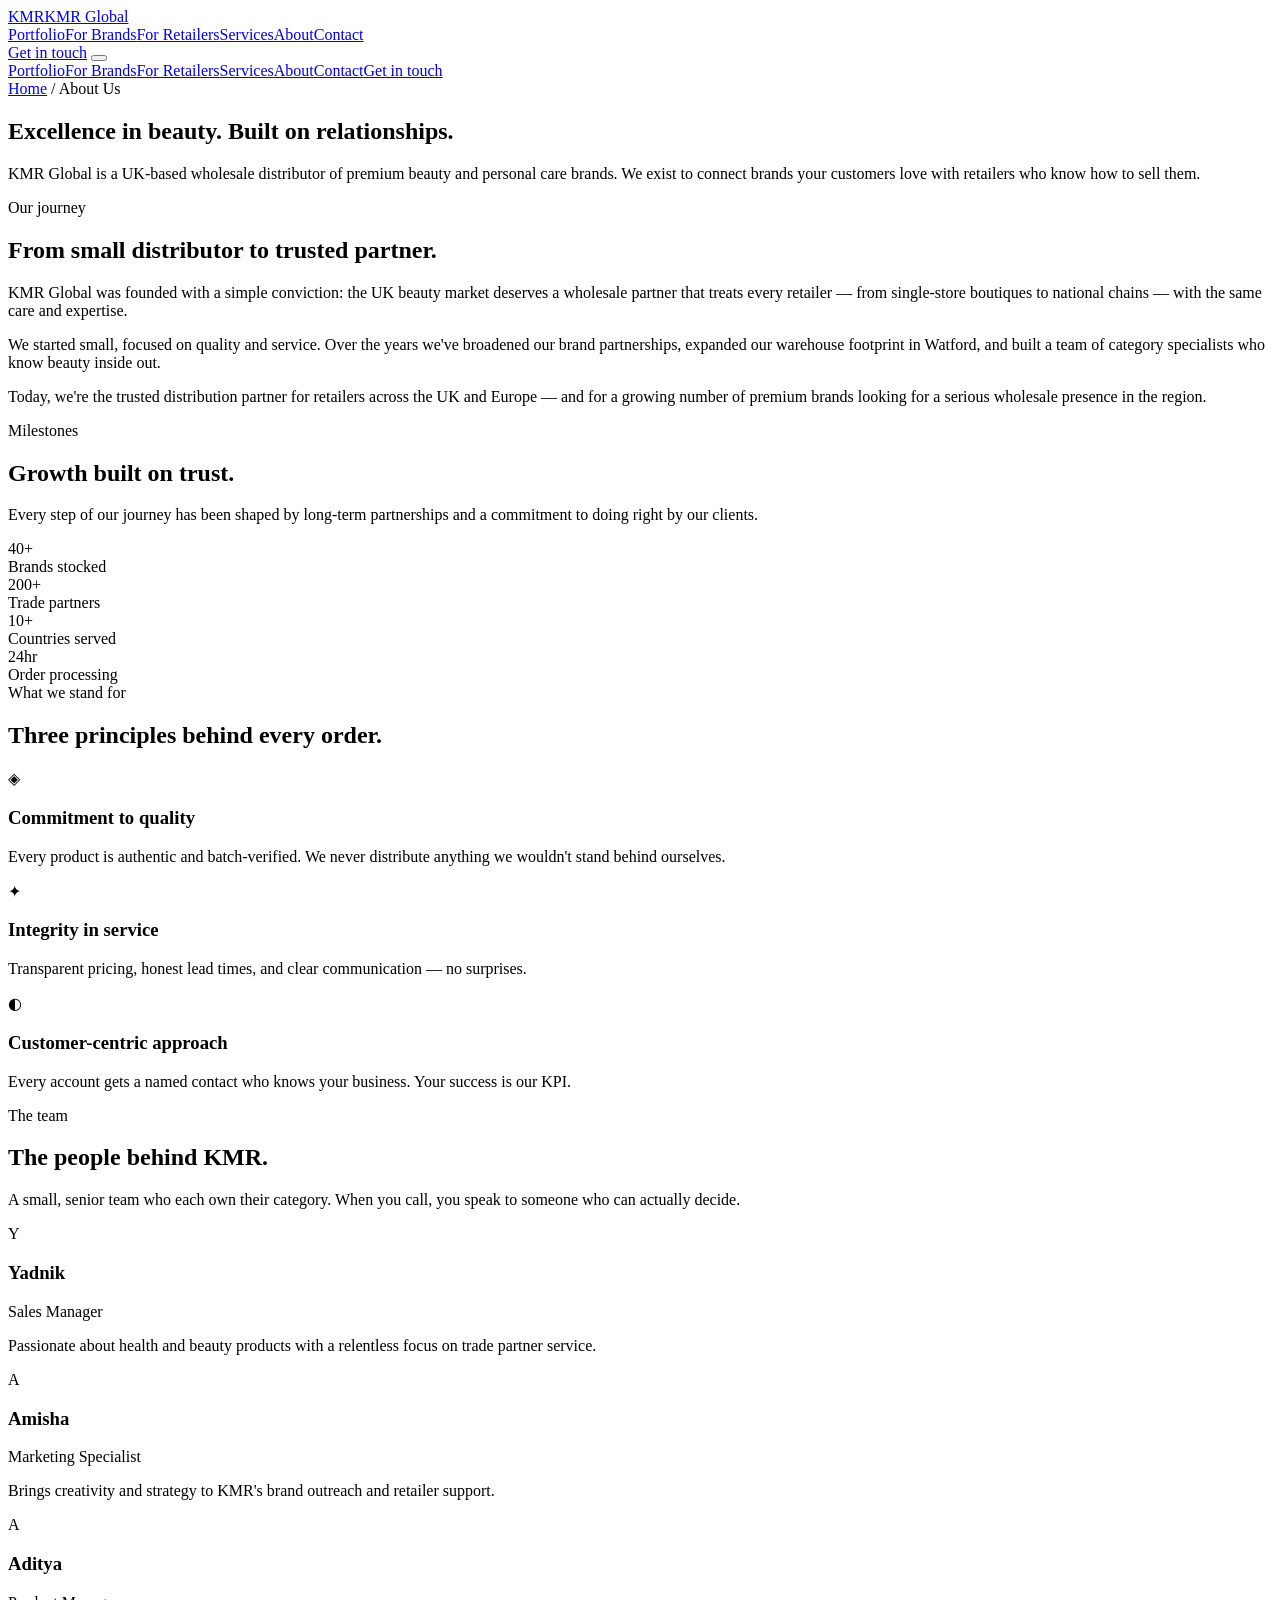
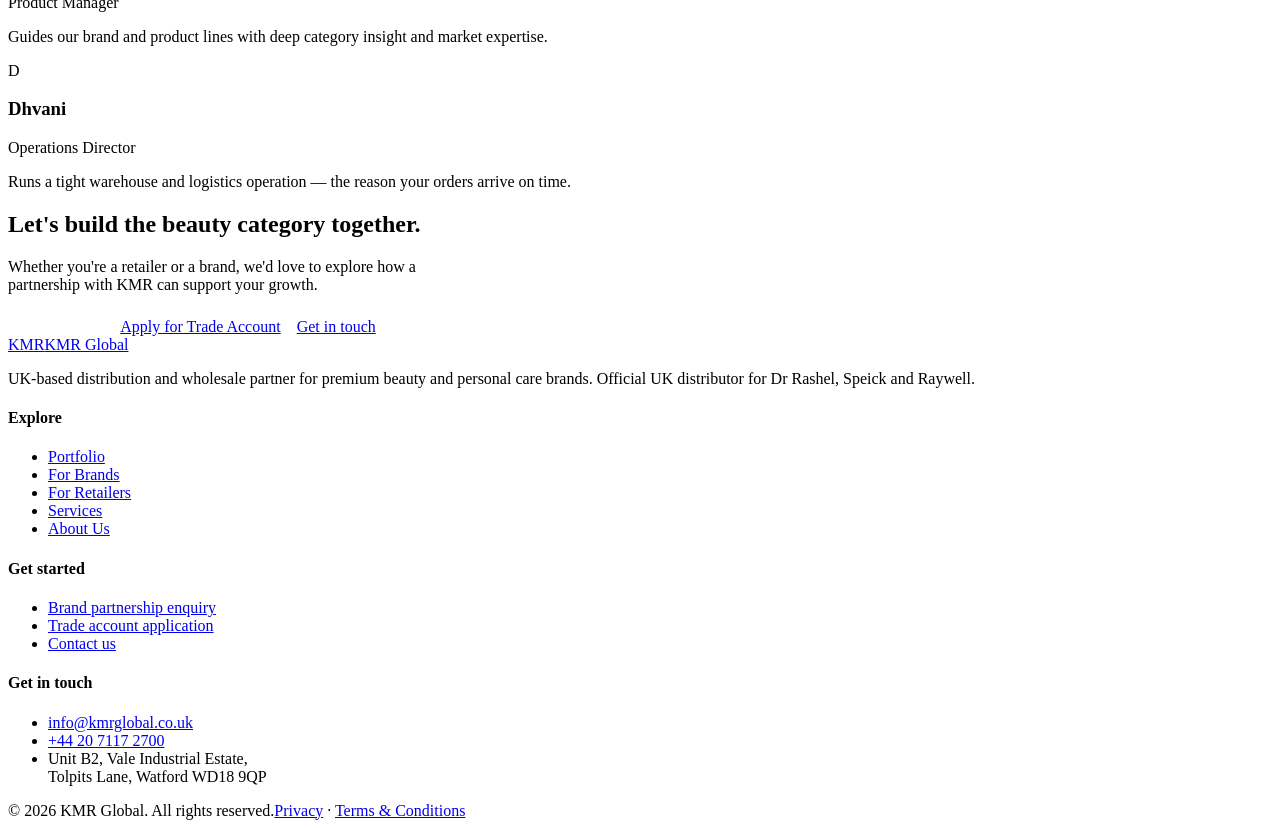
==== about.html @ a7ac3ce3 "Initial upload: KMR Global website root files" ====
<!DOCTYPE html>
<html lang="en">
<head>
  <meta charset="UTF-8" />
  <meta name="viewport" content="width=device-width, initial-scale=1.0" />
  <title>About Us — KMR Global</title>
  <meta name="description" content="Founded on a passion for beauty, KMR Global is a UK-based wholesale distributor connecting premium brands with retailers who share our commitment to quality." />
  <link rel="preconnect" href="https://fonts.googleapis.com" />
  <link rel="preconnect" href="https://fonts.gstatic.com" crossorigin />
  <link href="https://fonts.googleapis.com/css2?family=Inter:wght@300;400;500;600;700&family=Playfair+Display:wght@400;500;600&display=swap" rel="stylesheet" />
  <link rel="stylesheet" href="assets/styles.css" />
</head>
<body>

  <header class="site-header">
    <div class="container nav">
      <a href="index.html" class="brand"><span class="brand-mark">KMR</span><span>KMR Global</span></a>
      <nav class="nav-links" aria-label="Primary">
        <a href="portfolio.html">Portfolio</a><a href="for-brands.html">For Brands</a><a href="wholesale.html">For Retailers</a><a href="services.html">Services</a><a href="about.html" class="active">About</a><a href="contact.html">Contact</a>
      </nav>
      <div class="nav-cta">
        <a href="inquiry.html" class="btn btn-primary">Get in touch</a>
        <button class="nav-toggle" aria-label="Menu" aria-expanded="false"><span></span></button>
      </div>
    </div>
    <div class="mobile-menu"><a href="portfolio.html">Portfolio</a><a href="for-brands.html">For Brands</a><a href="wholesale.html">For Retailers</a><a href="services.html">Services</a><a href="about.html">About</a><a href="contact.html">Contact</a><a href="inquiry.html" class="btn btn-primary">Get in touch</a></div>
  </header>

  <main>

    <section class="page-hero">
      <div class="container">
        <div class="crumbs"><a href="index.html">Home</a> / About Us</div>
        <h1>Excellence in beauty. Built on relationships.</h1>
        <p class="lead">KMR Global is a UK-based wholesale distributor of premium beauty and personal care brands. We exist to connect brands your customers love with retailers who know how to sell them.</p>
      </div>
    </section>

    <section>
      <div class="container split">
        <div>
          <span class="eyebrow">Our journey</span>
          <h2>From small distributor to trusted partner.</h2>
          <p>KMR Global was founded with a simple conviction: the UK beauty market deserves a wholesale partner that treats every retailer — from single-store boutiques to national chains — with the same care and expertise.</p>
          <p>We started small, focused on quality and service. Over the years we've broadened our brand partnerships, expanded our warehouse footprint in Watford, and built a team of category specialists who know beauty inside out.</p>
          <p>Today, we're the trusted distribution partner for retailers across the UK and Europe — and for a growing number of premium brands looking for a serious wholesale presence in the region.</p>
        </div>
        <div class="feature-image"></div>
      </div>
    </section>

    <section style="background: var(--cream);">
      <div class="container">
        <div class="section-title center">
          <span class="eyebrow">Milestones</span>
          <h2>Growth built on trust.</h2>
          <p class="lead">Every step of our journey has been shaped by long-term partnerships and a commitment to doing right by our clients.</p>
        </div>
        <div class="stats" style="border: 0;">
          <div><div class="stat-num">40+</div><div class="stat-lbl">Brands stocked</div></div>
          <div><div class="stat-num">200+</div><div class="stat-lbl">Trade partners</div></div>
          <div><div class="stat-num">10+</div><div class="stat-lbl">Countries served</div></div>
          <div><div class="stat-num">24hr</div><div class="stat-lbl">Order processing</div></div>
        </div>
      </div>
    </section>

    <section>
      <div class="container">
        <div class="section-title center">
          <span class="eyebrow">What we stand for</span>
          <h2>Three principles behind every order.</h2>
        </div>
        <div class="grid grid-3">
          <div class="card"><div class="icon">◈</div><h3>Commitment to quality</h3><p>Every product is authentic and batch-verified. We never distribute anything we wouldn't stand behind ourselves.</p></div>
          <div class="card"><div class="icon">✦</div><h3>Integrity in service</h3><p>Transparent pricing, honest lead times, and clear communication — no surprises.</p></div>
          <div class="card"><div class="icon">◐</div><h3>Customer-centric approach</h3><p>Every account gets a named contact who knows your business. Your success is our KPI.</p></div>
        </div>
      </div>
    </section>

    <section style="background: var(--cream);">
      <div class="container">
        <div class="section-title center">
          <span class="eyebrow">The team</span>
          <h2>The people behind KMR.</h2>
          <p class="lead">A small, senior team who each own their category. When you call, you speak to someone who can actually decide.</p>
        </div>
        <div class="team-grid">
          <div class="team-card">
            <div class="team-avatar">Y</div>
            <h3>Yadnik</h3>
            <div class="team-role">Sales Manager</div>
            <p>Passionate about health and beauty products with a relentless focus on trade partner service.</p>
          </div>
          <div class="team-card">
            <div class="team-avatar">A</div>
            <h3>Amisha</h3>
            <div class="team-role">Marketing Specialist</div>
            <p>Brings creativity and strategy to KMR's brand outreach and retailer support.</p>
          </div>
          <div class="team-card">
            <div class="team-avatar">A</div>
            <h3>Aditya</h3>
            <div class="team-role">Product Manager</div>
            <p>Guides our brand and product lines with deep category insight and market expertise.</p>
          </div>
          <div class="team-card">
            <div class="team-avatar">D</div>
            <h3>Dhvani</h3>
            <div class="team-role">Operations Director</div>
            <p>Runs a tight warehouse and logistics operation — the reason your orders arrive on time.</p>
          </div>
        </div>
      </div>
    </section>

    <section>
      <div class="container">
        <div class="cta-band center">
          <div class="container" style="width: min(100% - 3rem, 60ch);">
            <h2>Let's build the beauty category together.</h2>
            <p>Whether you're a retailer or a brand, we'd love to explore how a partnership with KMR can support your growth.</p>
            <div style="display: flex; gap: 1rem; justify-content: center; flex-wrap: wrap; margin-top: 1.5rem;">
              <a href="inquiry.html" class="btn btn-primary">Apply for Trade Account</a>
              <a href="contact.html" class="btn btn-outline">Get in touch</a>
            </div>
          </div>
        </div>
      </div>
    </section>

  </main>

  <footer class="site-footer">
    <div class="container">
      <div class="footer-top">
        <div class="footer-brand"><a href="index.html" class="brand"><span class="brand-mark">KMR</span><span>KMR Global</span></a><p>UK-based distribution and wholesale partner for premium beauty and personal care brands. Official UK distributor for Dr Rashel, Speick and Raywell.</p></div>
        <div class="footer-col"><h4>Explore</h4><ul><li><a href="portfolio.html">Portfolio</a></li><li><a href="for-brands.html">For Brands</a></li><li><a href="wholesale.html">For Retailers</a></li><li><a href="services.html">Services</a></li><li><a href="about.html">About Us</a></li></ul></div>
        <div class="footer-col"><h4>Get started</h4><ul><li><a href="for-brands.html">Brand partnership enquiry</a></li><li><a href="inquiry.html">Trade account application</a></li><li><a href="contact.html">Contact us</a></li></ul></div>
        <div class="footer-col"><h4>Get in touch</h4><ul><li><a href="mailto:info@kmrglobal.co.uk">info@kmrglobal.co.uk</a></li><li><a href="tel:+442071172700">+44 20 7117 2700</a></li><li>Unit B2, Vale Industrial Estate,<br/>Tolpits Lane, Watford WD18 9QP</li></ul></div>
      </div>
      <div class="footer-bottom"><span>© 2026 KMR Global. All rights reserved.</span><span><a href="#">Privacy</a> · <a href="#">Terms & Conditions</a></span></div>
    </div>
  </footer>

  <script src="assets/main.js"></script>
</body>
</html>
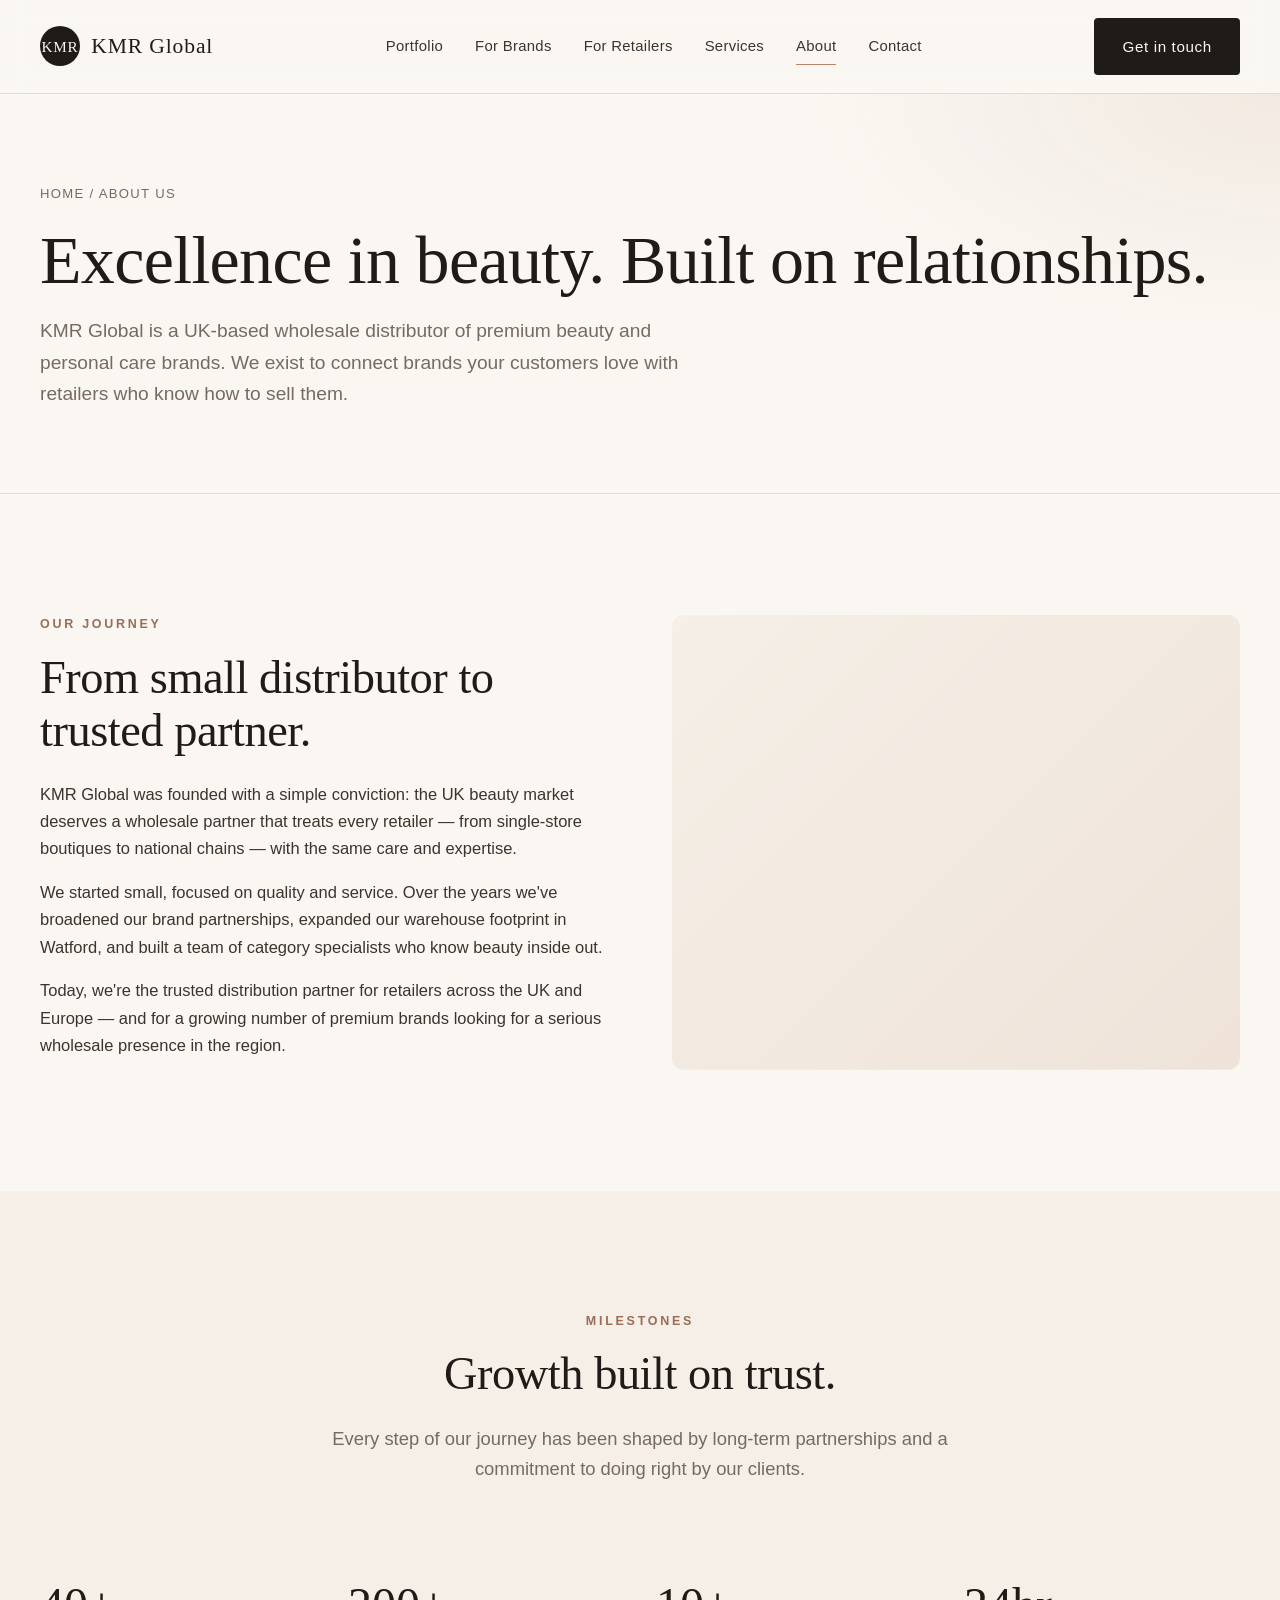
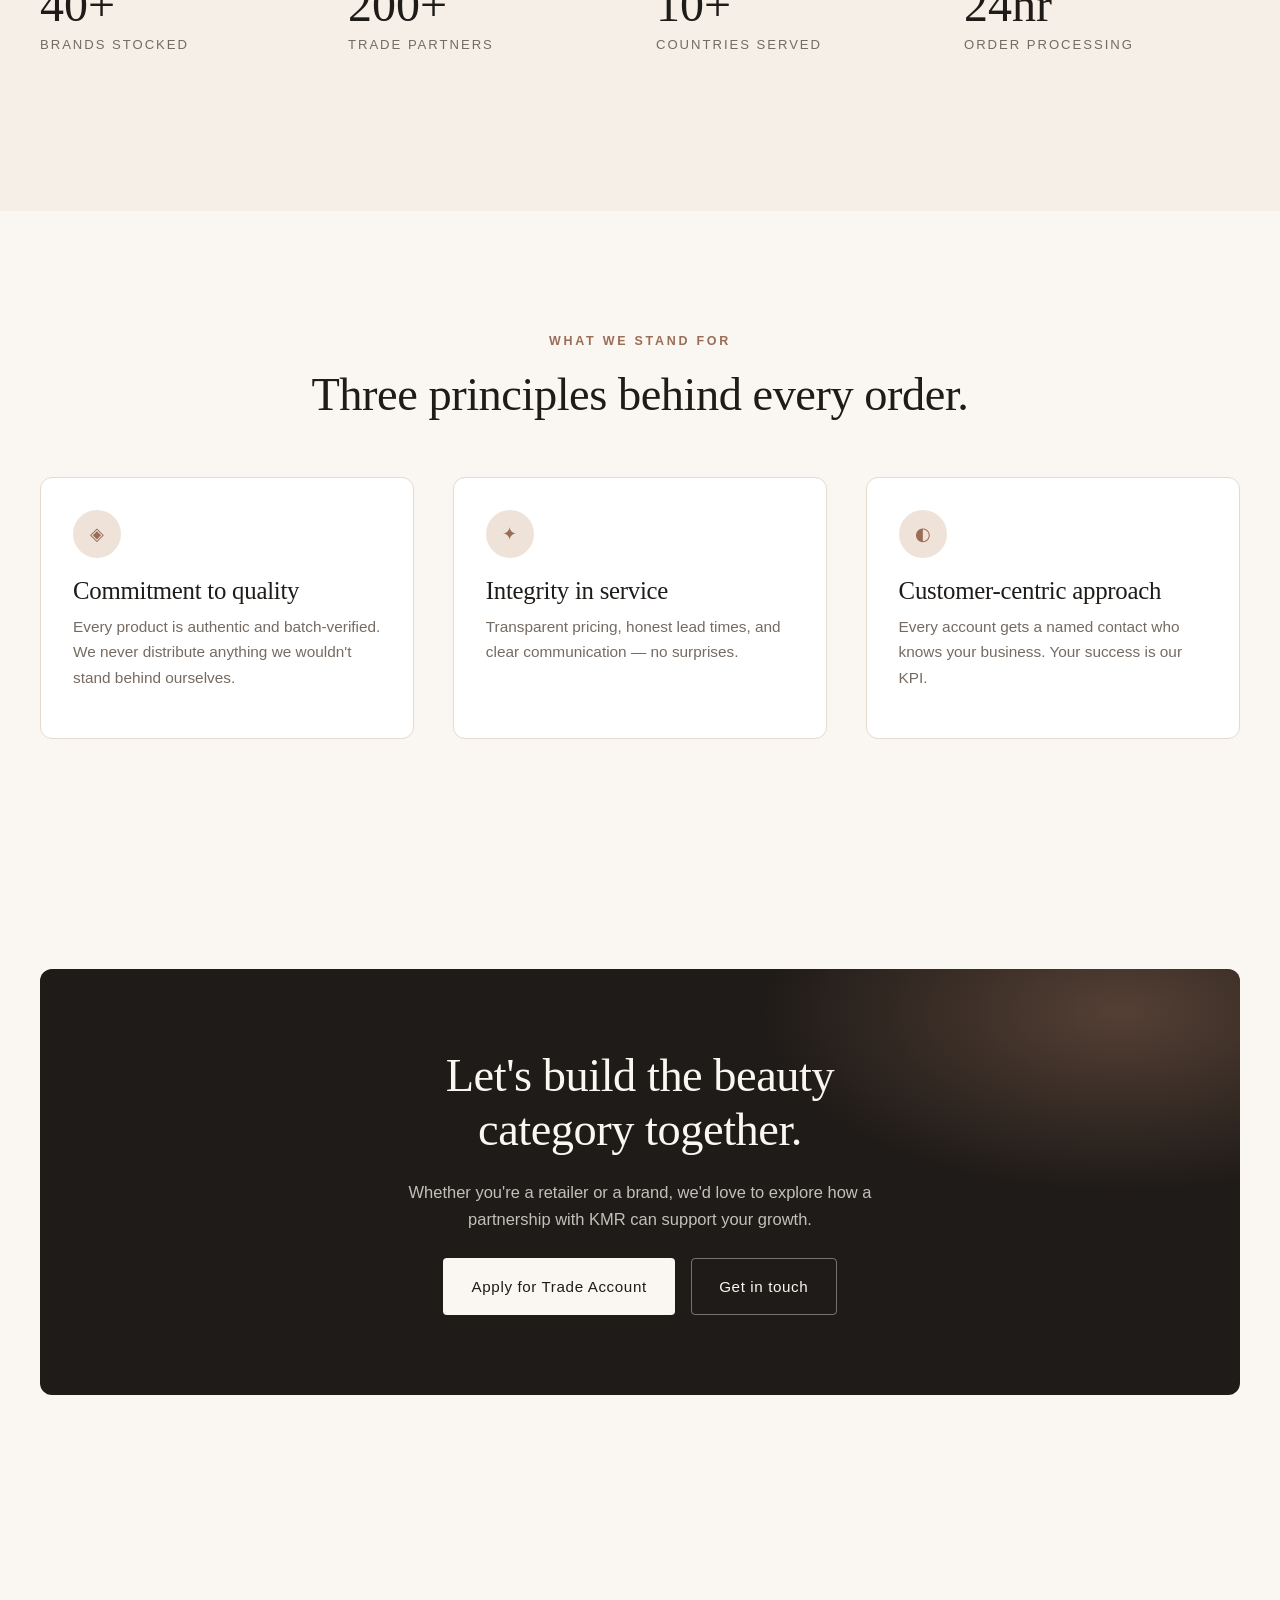
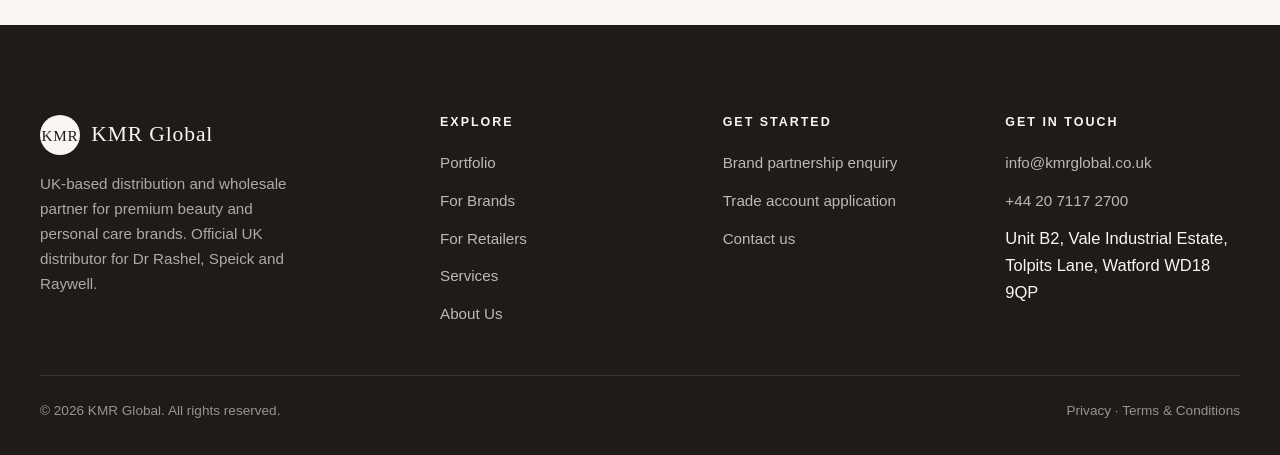
==== commit 521e26fe: "About: remove team section, add partnership image" ====
--- a/about.html
+++ b/about.html
@@ -45,7 +45,7 @@
           <p>We started small, focused on quality and service. Over the years we've broadened our brand partnerships, expanded our warehouse footprint in Watford, and built a team of category specialists who know beauty inside out.</p>
           <p>Today, we're the trusted distribution partner for retailers across the UK and Europe — and for a growing number of premium brands looking for a serious wholesale presence in the region.</p>
         </div>
-        <div class="feature-image"></div>
+        <div class="section-image" style="background-image: url('assets/brands/about-partnership.jpg'), linear-gradient(135deg, var(--cream), var(--blush));"></div>
       </div>
     </section>
 
@@ -75,42 +75,6 @@
           <div class="card"><div class="icon">◈</div><h3>Commitment to quality</h3><p>Every product is authentic and batch-verified. We never distribute anything we wouldn't stand behind ourselves.</p></div>
           <div class="card"><div class="icon">✦</div><h3>Integrity in service</h3><p>Transparent pricing, honest lead times, and clear communication — no surprises.</p></div>
           <div class="card"><div class="icon">◐</div><h3>Customer-centric approach</h3><p>Every account gets a named contact who knows your business. Your success is our KPI.</p></div>
-        </div>
-      </div>
-    </section>
-
-    <section style="background: var(--cream);">
-      <div class="container">
-        <div class="section-title center">
-          <span class="eyebrow">The team</span>
-          <h2>The people behind KMR.</h2>
-          <p class="lead">A small, senior team who each own their category. When you call, you speak to someone who can actually decide.</p>
-        </div>
-        <div class="team-grid">
-          <div class="team-card">
-            <div class="team-avatar">Y</div>
-            <h3>Yadnik</h3>
-            <div class="team-role">Sales Manager</div>
-            <p>Passionate about health and beauty products with a relentless focus on trade partner service.</p>
-          </div>
-          <div class="team-card">
-            <div class="team-avatar">A</div>
-            <h3>Amisha</h3>
-            <div class="team-role">Marketing Specialist</div>
-            <p>Brings creativity and strategy to KMR's brand outreach and retailer support.</p>
-          </div>
-          <div class="team-card">
-            <div class="team-avatar">A</div>
-            <h3>Aditya</h3>
-            <div class="team-role">Product Manager</div>
-            <p>Guides our brand and product lines with deep category insight and market expertise.</p>
-          </div>
-          <div class="team-card">
-            <div class="team-avatar">D</div>
-            <h3>Dhvani</h3>
-            <div class="team-role">Operations Director</div>
-            <p>Runs a tight warehouse and logistics operation — the reason your orders arrive on time.</p>
-          </div>
         </div>
       </div>
     </section>
--- a/assets/styles.css
+++ b/assets/styles.css
@@ -0,0 +1,638 @@
+/* ===================================================================
+   KMR Global — Premium Beauty Wholesale
+   Clean, editorial, luxury B2B design system
+   =================================================================== */
+
+:root {
+  /* Palette */
+  --ivory: #FAF7F2;
+  --cream: #F5EFE7;
+  --blush: #EFE3D9;
+  --charcoal: #1F1B18;
+  --graphite: #3A342F;
+  --stone: #756B62;
+  --rose-gold: #B8846A;
+  --rose-gold-deep: #9A6D57;
+  --line: #E4DACE;
+  --white: #FFFFFF;
+
+  /* Type */
+  --font-serif: "Playfair Display", "Cormorant Garamond", Georgia, "Times New Roman", serif;
+  --font-sans: "Inter", -apple-system, BlinkMacSystemFont, "Segoe UI", Roboto, "Helvetica Neue", Arial, sans-serif;
+
+  /* Rhythm */
+  --container: 1240px;
+  --gutter: clamp(1.25rem, 4vw, 2.5rem);
+  --section-y: clamp(4rem, 9vw, 7.5rem);
+  --radius: 4px;
+  --radius-lg: 12px;
+
+  /* Motion */
+  --ease: cubic-bezier(.2,.7,.2,1);
+}
+
+/* ---------- Reset ---------- */
+*, *::before, *::after { box-sizing: border-box; }
+html { -webkit-text-size-adjust: 100%; scroll-behavior: smooth; }
+body {
+  margin: 0;
+  font-family: var(--font-sans);
+  font-size: 16.5px;
+  line-height: 1.65;
+  color: var(--graphite);
+  background: var(--ivory);
+  -webkit-font-smoothing: antialiased;
+  text-rendering: optimizeLegibility;
+}
+img, svg, video { display: block; max-width: 100%; height: auto; }
+button { font: inherit; cursor: pointer; border: 0; background: none; color: inherit; }
+a { color: var(--charcoal); text-decoration: none; transition: color .2s var(--ease); }
+a:hover { color: var(--rose-gold-deep); }
+ul { margin: 0; padding: 0; list-style: none; }
+
+/* ---------- Type ---------- */
+h1, h2, h3, h4 { font-family: var(--font-serif); font-weight: 500; color: var(--charcoal); line-height: 1.15; margin: 0 0 .5em; letter-spacing: -.01em; }
+h1 { font-size: clamp(2.4rem, 5.5vw, 4.25rem); }
+h2 { font-size: clamp(1.9rem, 4vw, 2.9rem); }
+h3 { font-size: clamp(1.25rem, 2vw, 1.55rem); font-weight: 600; }
+h4 { font-size: 1.05rem; font-weight: 600; font-family: var(--font-sans); letter-spacing: .02em; }
+p { margin: 0 0 1em; }
+.eyebrow {
+  display: inline-block;
+  font-family: var(--font-sans);
+  font-size: .78rem;
+  font-weight: 600;
+  letter-spacing: .22em;
+  text-transform: uppercase;
+  color: var(--rose-gold-deep);
+  margin-bottom: 1rem;
+}
+.lead { font-size: 1.15rem; color: var(--stone); max-width: 62ch; }
+
+/* ---------- Layout ---------- */
+.container { width: min(100% - 2 * var(--gutter), var(--container)); margin-inline: auto; }
+section { padding: var(--section-y) 0; }
+.grid { display: grid; gap: clamp(1.25rem, 3vw, 2.5rem); }
+.grid-2 { grid-template-columns: repeat(auto-fit, minmax(280px, 1fr)); }
+.grid-3 { grid-template-columns: repeat(auto-fit, minmax(260px, 1fr)); }
+.grid-4 { grid-template-columns: repeat(auto-fit, minmax(220px, 1fr)); }
+.split { display: grid; grid-template-columns: 1fr 1fr; gap: clamp(2rem, 5vw, 4.5rem); align-items: center; }
+@media (max-width: 820px) { .split { grid-template-columns: 1fr; } }
+.center { text-align: center; }
+.center .lead { margin-inline: auto; }
+
+/* ---------- Buttons ---------- */
+.btn {
+  display: inline-flex;
+  align-items: center;
+  gap: .55rem;
+  padding: .95rem 1.7rem;
+  font-family: var(--font-sans);
+  font-weight: 500;
+  font-size: .95rem;
+  letter-spacing: .04em;
+  border-radius: var(--radius);
+  transition: all .25s var(--ease);
+  border: 1px solid transparent;
+  white-space: nowrap;
+}
+.btn-primary { background: var(--charcoal); color: var(--ivory); }
+.btn-primary:hover { background: var(--rose-gold-deep); color: var(--ivory); transform: translateY(-1px); }
+.btn-outline { border-color: var(--charcoal); color: var(--charcoal); }
+.btn-outline:hover { background: var(--charcoal); color: var(--ivory); }
+.btn-ghost { color: var(--charcoal); padding-inline: .25rem; }
+.btn-ghost::after { content: "→"; transition: transform .25s var(--ease); }
+.btn-ghost:hover::after { transform: translateX(4px); }
+
+/* ---------- Header ---------- */
+.site-header {
+  position: sticky; top: 0; z-index: 50;
+  background: rgba(250, 247, 242, .88);
+  backdrop-filter: saturate(1.4) blur(12px);
+  -webkit-backdrop-filter: saturate(1.4) blur(12px);
+  border-bottom: 1px solid var(--line);
+}
+.nav {
+  display: flex; align-items: center; justify-content: space-between;
+  padding: 1.1rem 0;
+}
+.brand { display: flex; align-items: center; gap: .7rem; font-family: var(--font-serif); font-size: 1.35rem; letter-spacing: .04em; color: var(--charcoal); }
+.brand-mark {
+  width: 40px; height: 40px; border-radius: 50%;
+  background: var(--charcoal);
+  color: var(--ivory);
+  display: grid; place-items: center;
+  font-family: var(--font-serif); font-size: .95rem; letter-spacing: .05em;
+}
+.nav-links { display: flex; align-items: center; gap: 2rem; }
+.nav-links a { font-size: .93rem; letter-spacing: .02em; color: var(--graphite); position: relative; }
+.nav-links a::after {
+  content: ""; position: absolute; left: 0; right: 0; bottom: -6px;
+  height: 1px; background: var(--rose-gold); transform: scaleX(0); transform-origin: left;
+  transition: transform .3s var(--ease);
+}
+.nav-links a:hover::after, .nav-links a.active::after { transform: scaleX(1); }
+.nav-cta { display: flex; align-items: center; gap: 1rem; }
+.nav-toggle { display: none; }
+.mobile-menu { display: none; }
+@media (max-width: 900px) {
+  .nav-links, .nav-cta .btn:not(.btn-primary) { display: none; }
+  .nav-toggle {
+    display: grid; place-items: center;
+    width: 42px; height: 42px; border-radius: 50%;
+    border: 1px solid var(--line);
+  }
+  .nav-toggle span, .nav-toggle span::before, .nav-toggle span::after {
+    content: ""; display: block; width: 18px; height: 1.5px; background: var(--charcoal); position: relative; transition: transform .25s var(--ease);
+  }
+  .nav-toggle span::before { position: absolute; top: -6px; }
+  .nav-toggle span::after { position: absolute; top: 6px; }
+  .mobile-menu {
+    position: fixed; inset: 0; top: 72px;
+    background: var(--ivory); padding: 2.5rem var(--gutter);
+    transform: translateY(-100%); transition: transform .35s var(--ease);
+    display: flex; flex-direction: column; gap: 1.25rem;
+    border-top: 1px solid var(--line);
+  }
+  .mobile-menu.open { transform: translateY(0); }
+  .mobile-menu a { font-family: var(--font-serif); font-size: 1.5rem; }
+  .mobile-menu .btn { align-self: flex-start; margin-top: 1rem; }
+}
+
+/* ---------- Hero ---------- */
+.hero {
+  position: relative;
+  padding: clamp(5rem, 10vw, 8rem) 0 var(--section-y);
+  overflow: hidden;
+  background:
+    radial-gradient(1200px 500px at 90% -10%, rgba(184,132,106,.16), transparent 60%),
+    radial-gradient(900px 500px at 0% 100%, rgba(184,132,106,.10), transparent 60%),
+    var(--ivory);
+}
+.hero-inner {
+  display: grid;
+  grid-template-columns: 1.15fr .95fr;
+  gap: clamp(2rem, 6vw, 5rem);
+  align-items: center;
+}
+@media (max-width: 900px) { .hero-inner { grid-template-columns: 1fr; } }
+.hero h1 { margin-bottom: 1.25rem; }
+.hero p.lead { font-size: 1.2rem; margin-bottom: 2rem; }
+.hero-actions { display: flex; gap: 1rem; flex-wrap: wrap; }
+.hero-visual {
+  position: relative;
+  aspect-ratio: 4/5;
+  border-radius: var(--radius-lg);
+  background:
+    linear-gradient(140deg, var(--blush) 0%, var(--cream) 45%, var(--ivory) 100%);
+  overflow: hidden;
+  box-shadow: 0 30px 80px -30px rgba(31,27,24,.25);
+}
+.hero-visual::before, .hero-visual::after {
+  content: ""; position: absolute; border-radius: 50%;
+}
+.hero-visual::before {
+  width: 60%; aspect-ratio: 1; top: 12%; left: 20%;
+  background: radial-gradient(circle at 30% 30%, rgba(255,255,255,.85), rgba(184,132,106,.35));
+  filter: blur(0.5px);
+}
+.hero-visual::after {
+  width: 35%; aspect-ratio: 1; bottom: 10%; right: 12%;
+  background: radial-gradient(circle at 40% 40%, rgba(255,255,255,.7), rgba(31,27,24,.35));
+}
+.hero-badge {
+  position: absolute; z-index: 2;
+  bottom: 1.5rem; left: 1.5rem;
+  background: var(--white);
+  padding: 1rem 1.2rem;
+  border-radius: var(--radius);
+  font-size: .82rem; letter-spacing: .04em;
+  box-shadow: 0 15px 40px -15px rgba(31,27,24,.2);
+  display: flex; align-items: center; gap: .8rem;
+}
+.hero-badge strong { font-family: var(--font-serif); font-size: 1.5rem; color: var(--charcoal); display: block; line-height: 1; }
+.hero-badge span { color: var(--stone); }
+
+/* Marquee / trust bar */
+.trust-strip {
+  border-top: 1px solid var(--line);
+  border-bottom: 1px solid var(--line);
+  background: var(--cream);
+  padding: 1.5rem 0;
+}
+.trust-strip .container {
+  display: flex; align-items: center; gap: clamp(1.5rem, 4vw, 3.5rem);
+  flex-wrap: wrap; justify-content: center;
+  font-size: .82rem; letter-spacing: .2em; text-transform: uppercase; color: var(--stone);
+}
+
+/* ---------- Cards ---------- */
+.card {
+  background: var(--white);
+  border: 1px solid var(--line);
+  border-radius: var(--radius-lg);
+  padding: clamp(1.5rem, 2.5vw, 2.2rem);
+  transition: transform .3s var(--ease), box-shadow .3s var(--ease), border-color .3s var(--ease);
+}
+.card:hover { transform: translateY(-4px); box-shadow: 0 25px 50px -20px rgba(31,27,24,.15); border-color: var(--rose-gold); }
+.card .icon {
+  width: 48px; height: 48px; border-radius: 50%;
+  background: var(--blush); color: var(--rose-gold-deep);
+  display: grid; place-items: center; margin-bottom: 1.2rem;
+  font-family: var(--font-serif); font-size: 1.15rem;
+}
+.card h3 { margin-bottom: .5rem; font-family: var(--font-serif); font-weight: 500; }
+.card p { color: var(--stone); margin-bottom: 1rem; font-size: .96rem; }
+.card a { font-size: .9rem; color: var(--rose-gold-deep); font-weight: 500; }
+
+/* ---------- Feature blocks / editorial ---------- */
+.feature-image {
+  aspect-ratio: 5/4;
+  border-radius: var(--radius-lg);
+  background: linear-gradient(135deg, var(--cream) 0%, var(--blush) 100%);
+  position: relative;
+  overflow: hidden;
+}
+.feature-image::after {
+  content: ""; position: absolute; inset: 0;
+  background:
+    radial-gradient(600px 300px at 20% 20%, rgba(255,255,255,.6), transparent),
+    radial-gradient(400px 300px at 80% 80%, rgba(184,132,106,.35), transparent);
+}
+.section-title { max-width: 42rem; margin-inline: auto; margin-bottom: 3.5rem; }
+.section-title.left { margin-inline: 0; }
+
+/* ---------- Brand marquee ---------- */
+.brand-grid {
+  display: grid;
+  grid-template-columns: repeat(auto-fit, minmax(140px, 1fr));
+  gap: 1px;
+  background: var(--line);
+  border: 1px solid var(--line);
+  border-radius: var(--radius-lg);
+  overflow: hidden;
+}
+.brand-tile {
+  background: var(--white);
+  padding: 1.75rem 1rem;
+  min-height: 110px;
+  display: grid; place-items: center;
+  font-family: var(--font-serif); font-size: 1.05rem; letter-spacing: .05em;
+  color: var(--graphite);
+  transition: background .25s var(--ease), color .25s var(--ease);
+  text-align: center;
+}
+.brand-tile:hover { background: var(--cream); color: var(--charcoal); }
+.brand-tile span { display: block; font-family: var(--font-sans); font-size: .68rem; letter-spacing: .2em; text-transform: uppercase; color: var(--stone); margin-top: .3rem; }
+
+/* ---------- Process steps ---------- */
+.steps { counter-reset: step; }
+.step { position: relative; padding-left: 4.5rem; }
+.step::before {
+  counter-increment: step;
+  content: "0" counter(step);
+  position: absolute; left: 0; top: -.2rem;
+  font-family: var(--font-serif); font-size: 2.25rem; color: var(--rose-gold); line-height: 1;
+}
+.step h3 { margin-bottom: .5rem; font-family: var(--font-serif); font-weight: 500; }
+.step p { color: var(--stone); font-size: .96rem; }
+
+/* ---------- Stats ---------- */
+.stats {
+  display: grid;
+  grid-template-columns: repeat(auto-fit, minmax(160px, 1fr));
+  gap: 2rem;
+  padding: 2.5rem 0;
+  border-top: 1px solid var(--line);
+  border-bottom: 1px solid var(--line);
+}
+.stat-num { font-family: var(--font-serif); font-size: clamp(2.25rem, 4vw, 3rem); color: var(--charcoal); line-height: 1; margin-bottom: .35rem; }
+.stat-lbl { font-size: .82rem; letter-spacing: .15em; text-transform: uppercase; color: var(--stone); }
+
+/* ---------- Testimonial ---------- */
+.quote {
+  background: var(--cream);
+  border-radius: var(--radius-lg);
+  padding: clamp(1.75rem, 3vw, 2.5rem);
+  position: relative;
+}
+.quote::before {
+  content: "\201C"; font-family: var(--font-serif); font-size: 4rem;
+  color: var(--rose-gold); position: absolute; top: .1rem; left: 1rem; line-height: 1;
+}
+.quote p { font-family: var(--font-serif); font-size: 1.25rem; line-height: 1.45; color: var(--charcoal); margin: 1.5rem 0 1.25rem; }
+.quote footer { display: flex; align-items: center; gap: .9rem; font-size: .95rem; color: var(--stone); }
+.quote footer strong { display: block; color: var(--charcoal); font-weight: 600; font-family: var(--font-sans); }
+.avatar {
+  width: 44px; height: 44px; border-radius: 50%;
+  background: linear-gradient(135deg, var(--blush), var(--rose-gold));
+  color: var(--white); display: grid; place-items: center; font-weight: 600; font-size: .95rem;
+}
+
+/* ---------- CTA band ---------- */
+.cta-band {
+  background: var(--charcoal);
+  color: var(--ivory);
+  padding: clamp(3rem, 7vw, 5rem) 0;
+  border-radius: var(--radius-lg);
+  overflow: hidden;
+  position: relative;
+}
+.cta-band::before {
+  content: ""; position: absolute; inset: 0;
+  background: radial-gradient(600px 300px at 90% 10%, rgba(184,132,106,.35), transparent 60%);
+  pointer-events: none;
+}
+.cta-band h2 { color: var(--ivory); }
+.cta-band p { color: rgba(250,247,242,.75); max-width: 55ch; margin-inline: auto; }
+.cta-band .btn-primary { background: var(--ivory); color: var(--charcoal); }
+.cta-band .btn-primary:hover { background: var(--rose-gold); color: var(--ivory); }
+.cta-band .btn-outline { border-color: rgba(250,247,242,.4); color: var(--ivory); }
+.cta-band .btn-outline:hover { background: var(--ivory); color: var(--charcoal); border-color: var(--ivory); }
+
+/* ---------- FAQ ---------- */
+.faq-list { display: grid; gap: .75rem; }
+details.faq {
+  background: var(--white);
+  border: 1px solid var(--line);
+  border-radius: var(--radius);
+  padding: 1.2rem 1.5rem;
+  transition: border-color .2s var(--ease);
+}
+details.faq[open] { border-color: var(--rose-gold); }
+details.faq summary {
+  list-style: none; cursor: pointer;
+  display: flex; align-items: center; justify-content: space-between; gap: 1rem;
+  font-family: var(--font-serif); font-size: 1.1rem; color: var(--charcoal);
+}
+details.faq summary::-webkit-details-marker { display: none; }
+details.faq summary::after {
+  content: "+"; font-family: var(--font-serif); font-size: 1.6rem; color: var(--rose-gold-deep); transition: transform .2s var(--ease); line-height: 1;
+}
+details.faq[open] summary::after { transform: rotate(45deg); }
+details.faq p { margin: 1rem 0 0; color: var(--stone); }
+
+/* ---------- Form ---------- */
+.form-card {
+  background: var(--white);
+  border: 1px solid var(--line);
+  border-radius: var(--radius-lg);
+  padding: clamp(1.75rem, 3vw, 2.75rem);
+  box-shadow: 0 20px 60px -30px rgba(31,27,24,.15);
+}
+.form-grid { display: grid; grid-template-columns: 1fr 1fr; gap: 1.25rem; }
+@media (max-width: 640px) { .form-grid { grid-template-columns: 1fr; } }
+.form-field { display: flex; flex-direction: column; }
+.form-field.full { grid-column: 1 / -1; }
+.form-field label {
+  font-size: .82rem; letter-spacing: .08em; text-transform: uppercase;
+  color: var(--graphite); margin-bottom: .5rem; font-weight: 500;
+}
+.form-field label .req { color: var(--rose-gold-deep); }
+.form-field input, .form-field select, .form-field textarea {
+  font: inherit; padding: .85rem 1rem;
+  border: 1px solid var(--line); border-radius: var(--radius);
+  background: var(--ivory);
+  color: var(--charcoal);
+  transition: border-color .2s var(--ease), background .2s var(--ease);
+}
+.form-field textarea { resize: vertical; min-height: 130px; }
+.form-field input:focus, .form-field select:focus, .form-field textarea:focus {
+  outline: none; border-color: var(--rose-gold); background: var(--white);
+}
+.form-note { font-size: .82rem; color: var(--stone); margin-top: 1rem; }
+.form-success {
+  display: none; padding: 1rem 1.2rem;
+  background: var(--cream); border-left: 3px solid var(--rose-gold);
+  border-radius: var(--radius); margin-top: 1rem; font-size: .95rem;
+}
+.form-success.visible { display: block; }
+
+/* ---------- Contact ---------- */
+.contact-grid { display: grid; grid-template-columns: 1fr 1fr; gap: clamp(2rem, 4vw, 3.5rem); align-items: start; }
+@media (max-width: 820px) { .contact-grid { grid-template-columns: 1fr; } }
+.contact-item { padding: 1.5rem 0; border-bottom: 1px solid var(--line); display: grid; grid-template-columns: 48px 1fr; gap: 1.25rem; align-items: start; }
+.contact-item:first-child { padding-top: 0; }
+.contact-icon {
+  width: 42px; height: 42px; border-radius: 50%;
+  background: var(--cream); color: var(--rose-gold-deep);
+  display: grid; place-items: center; font-family: var(--font-serif);
+}
+.contact-item h4 { font-family: var(--font-sans); font-size: .78rem; letter-spacing: .16em; text-transform: uppercase; color: var(--stone); margin-bottom: .3rem; }
+.contact-item p { margin: 0; color: var(--charcoal); font-size: 1.05rem; }
+.contact-item a { color: var(--charcoal); }
+.contact-item a:hover { color: var(--rose-gold-deep); }
+
+/* ---------- Team ---------- */
+.team-grid { display: grid; grid-template-columns: repeat(auto-fit, minmax(220px, 1fr)); gap: 2rem; }
+.team-card { text-align: center; }
+.team-avatar {
+  width: 100%; aspect-ratio: 1; border-radius: var(--radius-lg);
+  background: linear-gradient(135deg, var(--blush) 0%, var(--cream) 100%);
+  margin-bottom: 1.25rem; display: grid; place-items: center;
+  font-family: var(--font-serif); font-size: 3.5rem; color: var(--rose-gold-deep);
+  position: relative; overflow: hidden;
+}
+.team-avatar::after {
+  content: ""; position: absolute; inset: 0;
+  background: radial-gradient(circle at 30% 30%, rgba(255,255,255,.5), transparent 60%);
+}
+.team-card h3 { margin-bottom: .2rem; font-family: var(--font-serif); font-weight: 500; }
+.team-role { font-size: .78rem; letter-spacing: .18em; text-transform: uppercase; color: var(--rose-gold-deep); margin-bottom: .75rem; }
+.team-card p { color: var(--stone); font-size: .93rem; }
+
+/* ---------- Footer ---------- */
+.site-footer {
+  background: var(--charcoal); color: var(--ivory);
+  padding: clamp(4rem, 7vw, 6rem) 0 2rem;
+  margin-top: var(--section-y);
+}
+.footer-top {
+  display: grid;
+  grid-template-columns: 1.5fr repeat(3, 1fr);
+  gap: 3rem;
+  padding-bottom: 3rem;
+  border-bottom: 1px solid rgba(250,247,242,.12);
+}
+@media (max-width: 820px) { .footer-top { grid-template-columns: 1fr 1fr; gap: 2rem; } }
+@media (max-width: 520px) { .footer-top { grid-template-columns: 1fr; } }
+.footer-brand .brand { color: var(--ivory); }
+.footer-brand .brand-mark { background: var(--ivory); color: var(--charcoal); }
+.footer-brand p { color: rgba(250,247,242,.65); margin-top: 1rem; max-width: 32ch; font-size: .95rem; }
+.footer-col h4 { color: var(--ivory); font-family: var(--font-sans); font-size: .78rem; letter-spacing: .16em; text-transform: uppercase; margin-bottom: 1.25rem; }
+.footer-col ul { display: grid; gap: .65rem; }
+.footer-col a { color: rgba(250,247,242,.72); font-size: .95rem; }
+.footer-col a:hover { color: var(--rose-gold); }
+.footer-bottom { padding-top: 1.5rem; display: flex; flex-wrap: wrap; gap: 1rem; justify-content: space-between; font-size: .85rem; color: rgba(250,247,242,.55); }
+.footer-bottom a { color: rgba(250,247,242,.55); }
+.footer-bottom a:hover { color: var(--rose-gold); }
+
+/* ---------- Page hero (interior) ---------- */
+.page-hero {
+  padding: clamp(4rem, 7vw, 6rem) 0 clamp(3rem, 5vw, 4rem);
+  border-bottom: 1px solid var(--line);
+  background:
+    radial-gradient(800px 400px at 100% 0%, rgba(184,132,106,.12), transparent 60%),
+    var(--ivory);
+}
+.page-hero h1 { margin-bottom: 1rem; }
+.page-hero .lead { font-size: 1.2rem; }
+.crumbs { font-size: .82rem; letter-spacing: .1em; text-transform: uppercase; color: var(--stone); margin-bottom: 1rem; }
+.crumbs a { color: var(--stone); }
+
+/* ---------- Image treatments ---------- */
+.img-cover {
+  background-size: cover;
+  background-position: center;
+  background-repeat: no-repeat;
+  border-radius: var(--radius-lg);
+  overflow: hidden;
+}
+.hero-photo {
+  aspect-ratio: 4/5;
+  border-radius: var(--radius-lg);
+  background-size: cover;
+  background-position: center;
+  box-shadow: 0 30px 80px -30px rgba(31,27,24,.35);
+  position: relative;
+  overflow: hidden;
+}
+.hero-photo::after {
+  content: "";
+  position: absolute; inset: 0;
+  background: linear-gradient(180deg, transparent 40%, rgba(31,27,24,.15) 100%);
+}
+.section-image { aspect-ratio: 5/4; background-size: cover; background-position: center; border-radius: var(--radius-lg); }
+.section-image-tall { aspect-ratio: 3/4; background-size: cover; background-position: center; border-radius: var(--radius-lg); }
+
+/* ---------- Distribution brand rolling banner (marquee) ---------- */
+.brand-banner {
+  position: relative;
+  overflow: hidden;
+  padding: 1rem 0;
+  /* Soft fade on left and right edges */
+  mask-image: linear-gradient(90deg, transparent 0, black 6%, black 94%, transparent 100%);
+  -webkit-mask-image: linear-gradient(90deg, transparent 0, black 6%, black 94%, transparent 100%);
+}
+.brand-banner-track {
+  display: flex;
+  gap: 2rem;
+  width: max-content;
+  animation: brand-scroll 40s linear infinite;
+}
+.brand-banner:hover .brand-banner-track { animation-play-state: paused; }
+.brand-banner-slide {
+  flex: 0 0 380px;
+  max-width: 380px;
+}
+@media (max-width: 720px) {
+  .brand-banner-slide { flex-basis: 300px; max-width: 300px; }
+}
+@keyframes brand-scroll {
+  from { transform: translateX(0); }
+  to { transform: translateX(calc(-50% - 1rem)); }
+}
+
+/* ---------- Distribution brand card (headline brands) ---------- */
+.dist-grid { display: grid; grid-template-columns: repeat(auto-fit, minmax(280px, 1fr)); gap: 2rem; }
+.dist-card {
+  background: var(--white);
+  border: 1px solid var(--line);
+  border-radius: var(--radius-lg);
+  overflow: hidden;
+  transition: transform .3s var(--ease), box-shadow .3s var(--ease);
+  display: flex; flex-direction: column;
+}
+.dist-card:hover { transform: translateY(-5px); box-shadow: 0 30px 60px -25px rgba(31,27,24,.2); }
+.dist-card .dist-img { aspect-ratio: 4/3; background-size: cover; background-position: center; position: relative; }
+.dist-card .dist-tag {
+  position: absolute; top: 1rem; left: 1rem;
+  background: rgba(31,27,24,.9); color: var(--ivory);
+  padding: .35rem .85rem;
+  font-size: .68rem; letter-spacing: .16em; text-transform: uppercase; border-radius: 999px;
+  backdrop-filter: blur(6px);
+}
+.dist-card .dist-body { padding: 1.75rem; }
+.dist-card h3 { font-family: var(--serif); font-size: 1.75rem; font-weight: 500; margin-bottom: .35rem; }
+.dist-card .dist-country { font-size: .78rem; letter-spacing: .16em; text-transform: uppercase; color: var(--rose-gold-deep); margin-bottom: 1rem; }
+.dist-card p { color: var(--stone); font-size: .95rem; margin-bottom: 1rem; }
+.dist-card .dist-cats { display: flex; flex-wrap: wrap; gap: .4rem; margin-top: 1rem; }
+.dist-card .dist-cats span { font-size: .72rem; padding: .3rem .7rem; background: var(--cream); color: var(--graphite); border-radius: 999px; letter-spacing: .04em; }
+
+/* ---------- Audience selector (dual-CTA) ---------- */
+.audience-grid { display: grid; grid-template-columns: 1fr 1fr; gap: 1.5rem; }
+@media (max-width: 720px) { .audience-grid { grid-template-columns: 1fr; } }
+.audience-card {
+  padding: 2rem;
+  border-radius: var(--radius-lg);
+  border: 1px solid var(--line);
+  background: var(--white);
+  transition: all .3s var(--ease);
+  display: flex; flex-direction: column;
+  min-height: 260px;
+}
+.audience-card:hover { border-color: var(--rose-gold); transform: translateY(-3px); box-shadow: 0 25px 50px -20px rgba(31,27,24,.15); }
+.audience-card .aud-tag { font-size: .72rem; letter-spacing: .2em; text-transform: uppercase; color: var(--rose-gold-deep); margin-bottom: .8rem; font-weight: 600; }
+.audience-card h3 { font-family: var(--serif); font-size: 1.65rem; font-weight: 500; margin-bottom: .8rem; line-height: 1.2; }
+.audience-card p { color: var(--stone); font-size: .98rem; margin-bottom: 1.5rem; flex: 1; }
+.audience-card .btn { align-self: flex-start; }
+
+/* ---------- Retailer logo strip ---------- */
+.retailer-strip {
+  display: grid;
+  grid-template-columns: repeat(auto-fit, minmax(160px, 1fr));
+  gap: 1px;
+  background: var(--line);
+  border-top: 1px solid var(--line);
+  border-bottom: 1px solid var(--line);
+}
+.retailer-strip > div {
+  background: var(--ivory);
+  padding: 1.75rem 1rem;
+  text-align: center;
+  min-height: 100px;
+  display: grid; place-items: center;
+  transition: background .25s;
+  filter: grayscale(1);
+  opacity: .75;
+}
+.retailer-strip > div:hover { background: var(--white); filter: none; opacity: 1; }
+.retailer-strip svg { max-width: 100%; height: auto; }
+
+/* ---------- Brand logo band (on distribution cards) ---------- */
+.brand-logo-band {
+  background: var(--white);
+  border-bottom: 1px solid var(--line);
+  padding: 1.5rem 1rem;
+  display: grid; place-items: center;
+  min-height: 80px;
+}
+.brand-logo-band svg { max-width: 180px; height: auto; }
+
+/* ---------- Wholesale brands grid with logos ---------- */
+.wholesale-logo-grid {
+  display: grid;
+  grid-template-columns: repeat(auto-fit, minmax(180px, 1fr));
+  gap: 1px;
+  background: var(--line);
+  border: 1px solid var(--line);
+  border-radius: var(--radius-lg);
+  overflow: hidden;
+}
+.wholesale-logo-grid > div {
+  background: var(--white);
+  padding: 2rem 1.5rem;
+  min-height: 130px;
+  display: grid; place-items: center;
+  transition: background .25s, filter .25s;
+  filter: grayscale(1);
+  opacity: .8;
+}
+.wholesale-logo-grid > div:hover { background: var(--cream); filter: none; opacity: 1; }
+.wholesale-logo-grid svg { max-width: 100%; height: auto; }
+
+/* ---------- Utility ---------- */
+.mt-0 { margin-top: 0; }
+.mb-0 { margin-bottom: 0; }
+.text-stone { color: var(--stone); }
+.divider { height: 1px; background: var(--line); border: 0; margin: 3rem 0; }
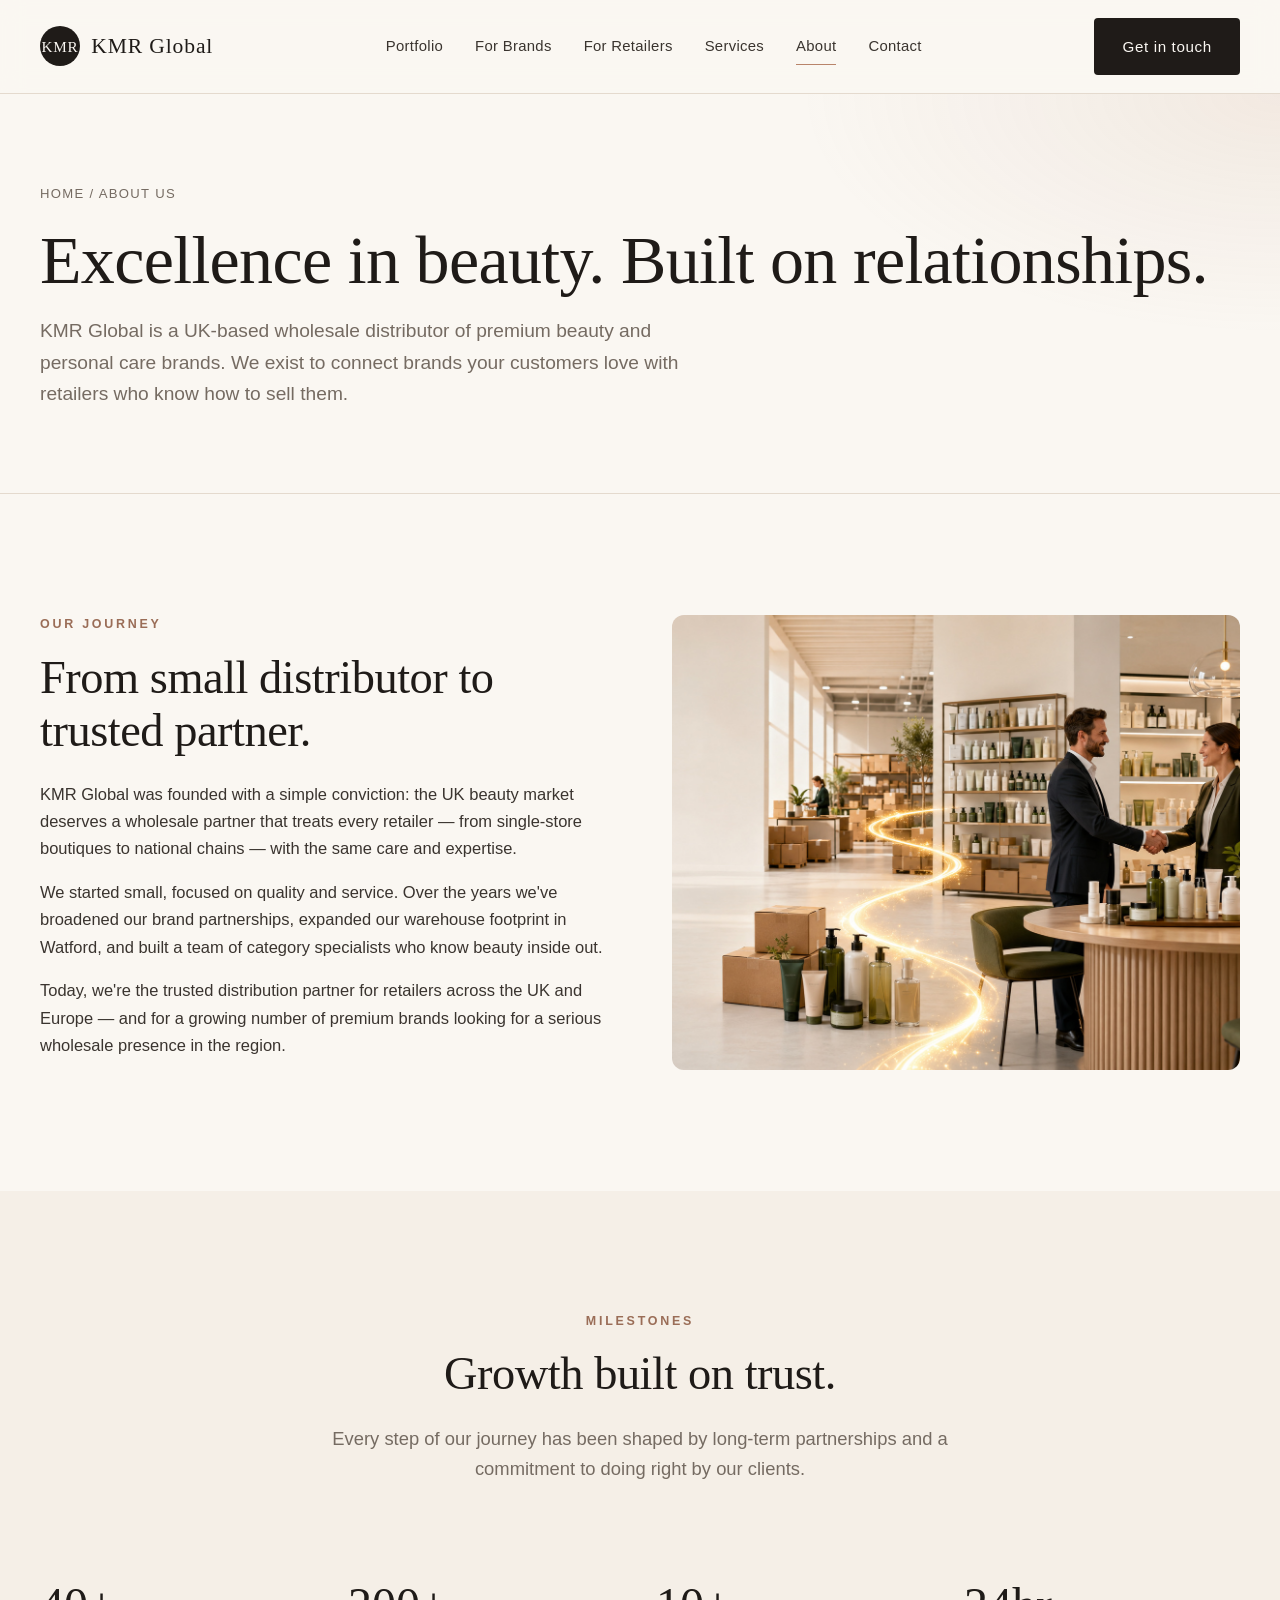
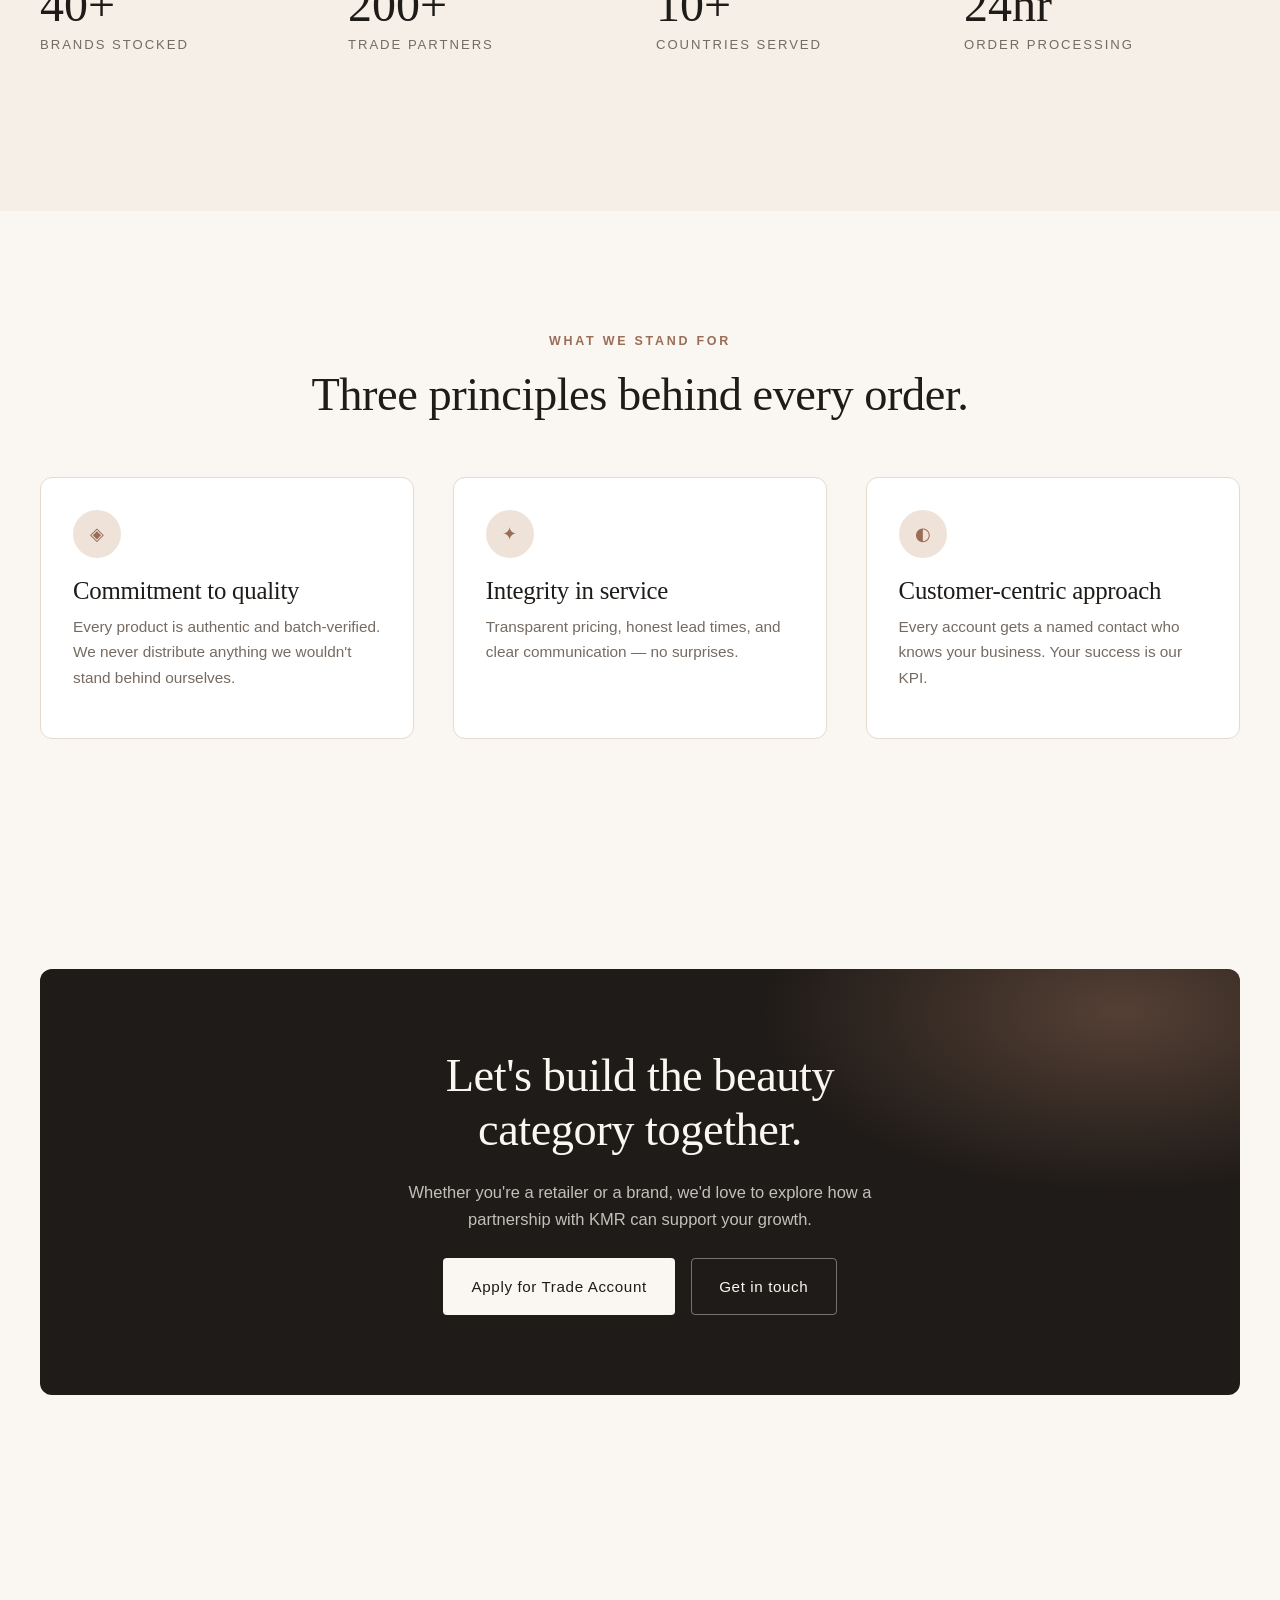
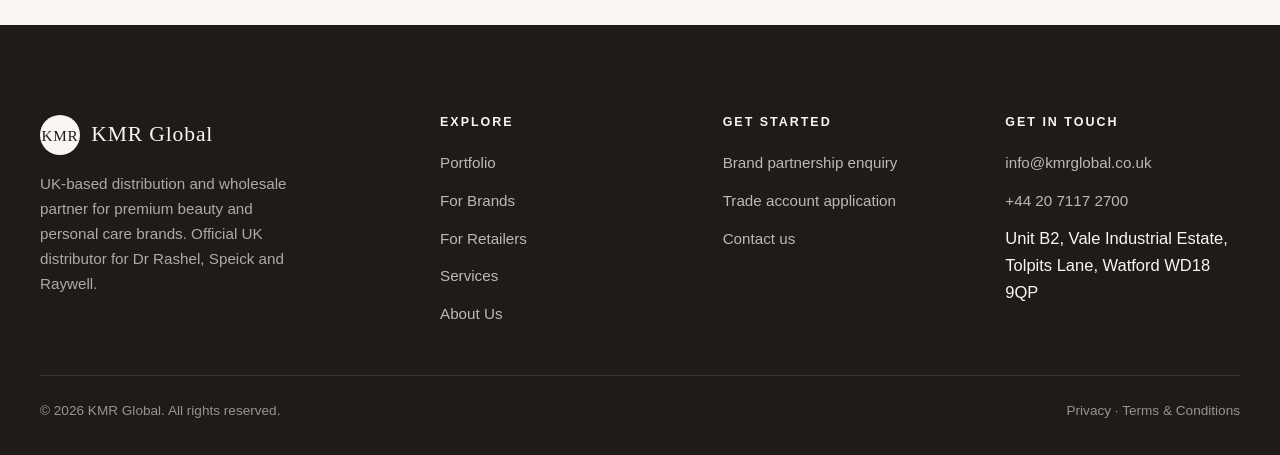
==== commit 8228993d: "Fix images and page imagery" ====
--- a/about.html
+++ b/about.html
@@ -45,7 +45,7 @@
           <p>We started small, focused on quality and service. Over the years we've broadened our brand partnerships, expanded our warehouse footprint in Watford, and built a team of category specialists who know beauty inside out.</p>
           <p>Today, we're the trusted distribution partner for retailers across the UK and Europe — and for a growing number of premium brands looking for a serious wholesale presence in the region.</p>
         </div>
-        <div class="section-image" style="background-image: url('assets/brands/about-partnership.jpg'), linear-gradient(135deg, var(--cream), var(--blush));"></div>
+        <div class="section-image" style="background-image: url('assets/brands/about-partnership.jpg'), linear-gradient(135deg, var(--cream), var(--blush)); background-position: 78% center;"></div>
       </div>
     </section>
 
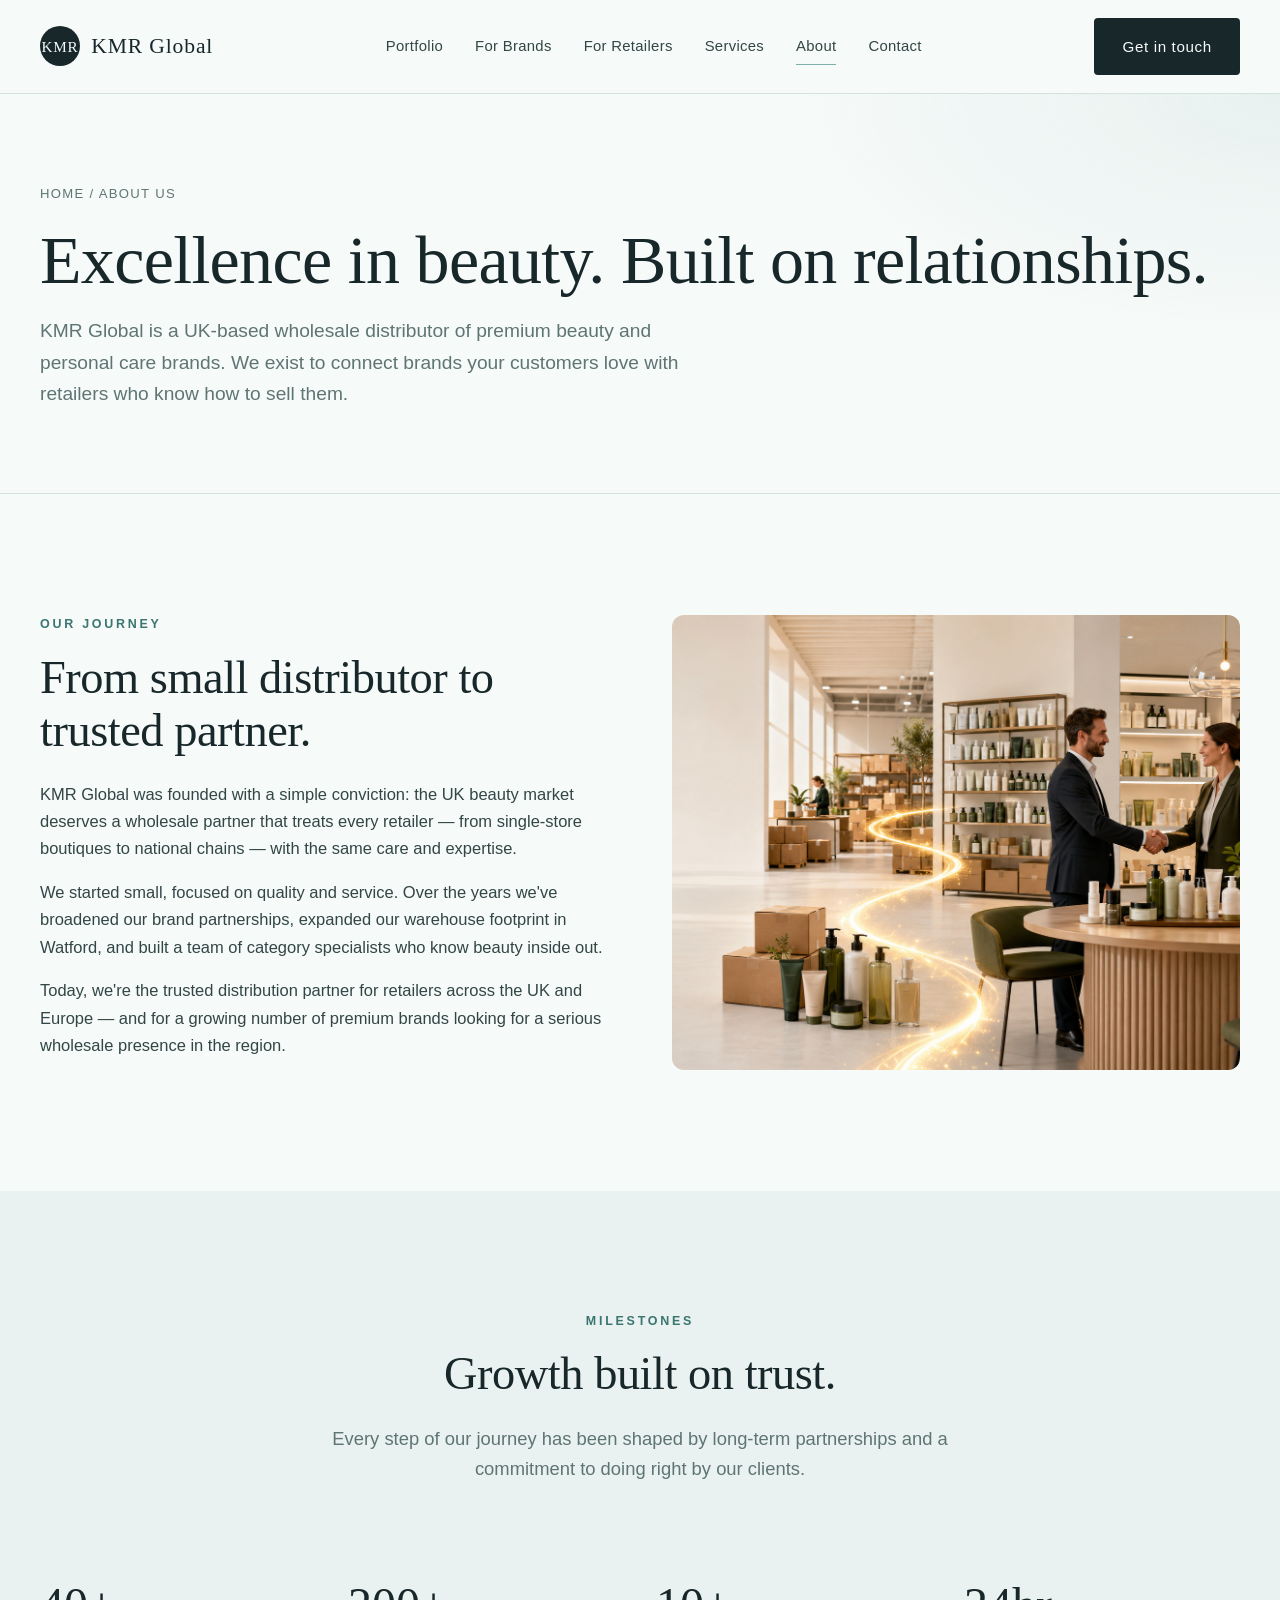
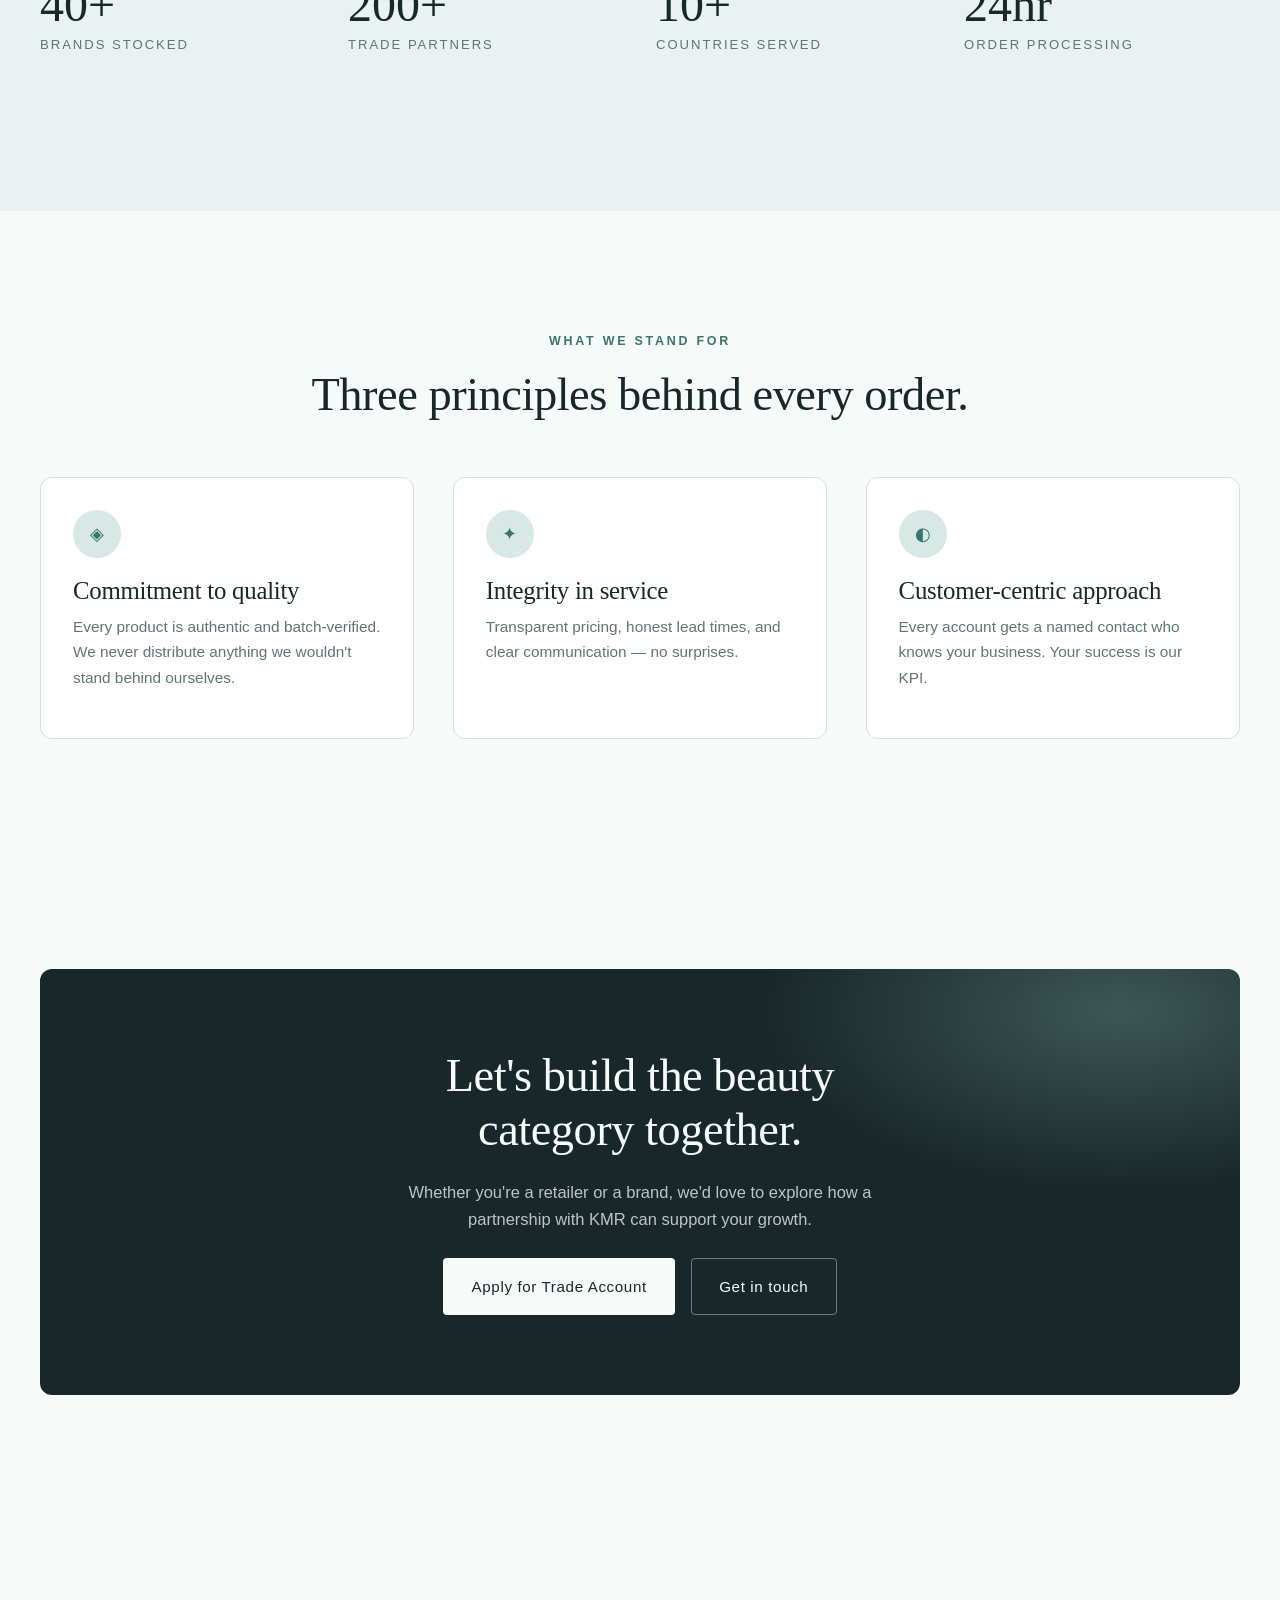
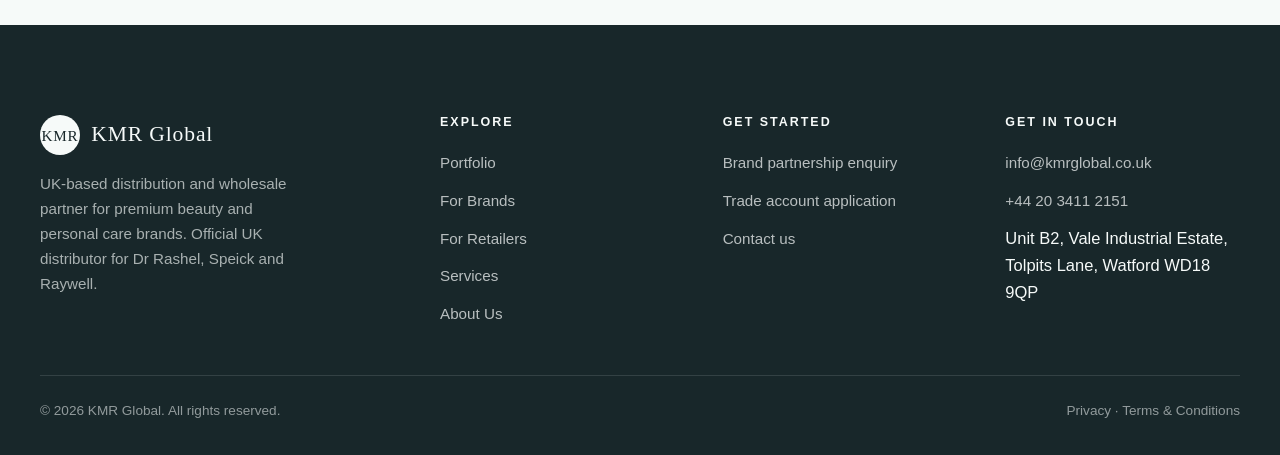
==== commit 174b508e: "Update phone number; standardise footer address styling" ====
--- a/about.html
+++ b/about.html
@@ -102,7 +102,7 @@
         <div class="footer-brand"><a href="index.html" class="brand"><span class="brand-mark">KMR</span><span>KMR Global</span></a><p>UK-based distribution and wholesale partner for premium beauty and personal care brands. Official UK distributor for Dr Rashel, Speick and Raywell.</p></div>
         <div class="footer-col"><h4>Explore</h4><ul><li><a href="portfolio.html">Portfolio</a></li><li><a href="for-brands.html">For Brands</a></li><li><a href="wholesale.html">For Retailers</a></li><li><a href="services.html">Services</a></li><li><a href="about.html">About Us</a></li></ul></div>
         <div class="footer-col"><h4>Get started</h4><ul><li><a href="for-brands.html">Brand partnership enquiry</a></li><li><a href="inquiry.html">Trade account application</a></li><li><a href="contact.html">Contact us</a></li></ul></div>
-        <div class="footer-col"><h4>Get in touch</h4><ul><li><a href="mailto:info@kmrglobal.co.uk">info@kmrglobal.co.uk</a></li><li><a href="tel:+442071172700">+44 20 7117 2700</a></li><li>Unit B2, Vale Industrial Estate,<br/>Tolpits Lane, Watford WD18 9QP</li></ul></div>
+        <div class="footer-col"><h4>Get in touch</h4><ul><li><a href="mailto:info@kmrglobal.co.uk">info@kmrglobal.co.uk</a></li><li><a href="tel:+442034112151">+44 20 3411 2151</a></li><li>Unit B2, Vale Industrial Estate,<br/>Tolpits Lane, Watford WD18 9QP</li></ul></div>
       </div>
       <div class="footer-bottom"><span>© 2026 KMR Global. All rights reserved.</span><span><a href="#">Privacy</a> · <a href="#">Terms & Conditions</a></span></div>
     </div>
--- a/assets/styles.css
+++ b/assets/styles.css
@@ -4,17 +4,24 @@
    =================================================================== */
 
 :root {
-  /* Palette */
-  --ivory: #FAF7F2;
-  --cream: #F5EFE7;
-  --blush: #EFE3D9;
-  --charcoal: #1F1B18;
-  --graphite: #3A342F;
-  --stone: #756B62;
-  --rose-gold: #B8846A;
-  --rose-gold-deep: #9A6D57;
-  --line: #E4DACE;
+  /* Palette — soft pastel teal
+     NB: the --rose-gold* names are kept so every page and inline style
+     keeps working; only the values changed. They are the accent colour. */
+  --ivory: #F6FAF9;          /* page background — barely-there teal white */
+  --cream: #E9F2F0;          /* alternating section background — soft mint */
+  --blush: #D8E8E4;          /* panels, gradients, icon chips — teal tint */
+  --charcoal: #18272A;       /* headings — deep teal-black */
+  --graphite: #324645;       /* body copy — teal-grey */
+  --stone: #5F7573;          /* secondary copy — muted teal-grey */
+  --rose-gold: #7FB0A8;      /* accent (decorative: rules, dots, quotes) */
+  --rose-gold-deep: #3B7570; /* accent (text: eyebrows, links) */
+  --line: #D2E3DF;           /* borders */
   --white: #FFFFFF;
+
+  /* RGB channels for the rgba() usages further down */
+  --ivory-rgb: 246, 250, 249;
+  --charcoal-rgb: 24, 39, 42;
+  --accent-rgb: 127, 176, 168;
 
   /* Type */
   --font-serif: "Playfair Display", "Cormorant Garamond", Georgia, "Times New Roman", serif;
@@ -107,7 +114,7 @@
 /* ---------- Header ---------- */
 .site-header {
   position: sticky; top: 0; z-index: 50;
-  background: rgba(250, 247, 242, .88);
+  background: rgba(246, 250, 249, .88);
   backdrop-filter: saturate(1.4) blur(12px);
   -webkit-backdrop-filter: saturate(1.4) blur(12px);
   border-bottom: 1px solid var(--line);
@@ -148,13 +155,45 @@
   .nav-toggle span::before { position: absolute; top: -6px; }
   .nav-toggle span::after { position: absolute; top: 6px; }
   .mobile-menu {
-    position: fixed; inset: 0; top: 72px;
-    background: var(--ivory); padding: 2.5rem var(--gutter);
-    transform: translateY(-100%); transition: transform .35s var(--ease);
-    display: flex; flex-direction: column; gap: 1.25rem;
+    /* Anchored to the header, not the viewport: .site-header has
+       backdrop-filter, which makes it a containing block for fixed
+       children. top:100% is correct at any header height. */
+    position: absolute;
+    top: 100%;
+    left: 0;
+    right: 0;
+    bottom: auto;
+    z-index: 60;
+
+    display: flex;
+    flex-direction: column;
+    gap: 1.1rem;
+    padding: 1.6rem var(--gutter) 2rem;
+
+    background: var(--ivory);
     border-top: 1px solid var(--line);
+    border-bottom: 1px solid var(--line);
+    box-shadow: 0 24px 40px -24px rgba(24, 39, 42, .18);
+
+    max-height: 78vh;
+    overflow-y: auto;
+    -webkit-overflow-scrolling: touch;
+
+    /* Toggled by visibility, not by a transform distance */
+    visibility: hidden;
+    opacity: 0;
+    pointer-events: none;
+    transform: translateY(-6px);
+    transition: opacity .2s var(--ease),
+                transform .2s var(--ease),
+                visibility .2s linear;
   }
-  .mobile-menu.open { transform: translateY(0); }
+  .mobile-menu.open {
+    visibility: visible;
+    opacity: 1;
+    pointer-events: auto;
+    transform: translateY(0);
+  }
   .mobile-menu a { font-family: var(--font-serif); font-size: 1.5rem; }
   .mobile-menu .btn { align-self: flex-start; margin-top: 1rem; }
 }
@@ -165,8 +204,8 @@
   padding: clamp(5rem, 10vw, 8rem) 0 var(--section-y);
   overflow: hidden;
   background:
-    radial-gradient(1200px 500px at 90% -10%, rgba(184,132,106,.16), transparent 60%),
-    radial-gradient(900px 500px at 0% 100%, rgba(184,132,106,.10), transparent 60%),
+    radial-gradient(1200px 500px at 90% -10%, rgba(127,176,168,.16), transparent 60%),
+    radial-gradient(900px 500px at 0% 100%, rgba(127,176,168,.10), transparent 60%),
     var(--ivory);
 }
 .hero-inner {
@@ -186,19 +225,19 @@
   background:
     linear-gradient(140deg, var(--blush) 0%, var(--cream) 45%, var(--ivory) 100%);
   overflow: hidden;
-  box-shadow: 0 30px 80px -30px rgba(31,27,24,.25);
+  box-shadow: 0 30px 80px -30px rgba(24,39,42,.25);
 }
 .hero-visual::before, .hero-visual::after {
   content: ""; position: absolute; border-radius: 50%;
 }
 .hero-visual::before {
   width: 60%; aspect-ratio: 1; top: 12%; left: 20%;
-  background: radial-gradient(circle at 30% 30%, rgba(255,255,255,.85), rgba(184,132,106,.35));
+  background: radial-gradient(circle at 30% 30%, rgba(255,255,255,.85), rgba(127,176,168,.35));
   filter: blur(0.5px);
 }
 .hero-visual::after {
   width: 35%; aspect-ratio: 1; bottom: 10%; right: 12%;
-  background: radial-gradient(circle at 40% 40%, rgba(255,255,255,.7), rgba(31,27,24,.35));
+  background: radial-gradient(circle at 40% 40%, rgba(255,255,255,.7), rgba(24,39,42,.35));
 }
 .hero-badge {
   position: absolute; z-index: 2;
@@ -207,7 +246,7 @@
   padding: 1rem 1.2rem;
   border-radius: var(--radius);
   font-size: .82rem; letter-spacing: .04em;
-  box-shadow: 0 15px 40px -15px rgba(31,27,24,.2);
+  box-shadow: 0 15px 40px -15px rgba(24,39,42,.2);
   display: flex; align-items: center; gap: .8rem;
 }
 .hero-badge strong { font-family: var(--font-serif); font-size: 1.5rem; color: var(--charcoal); display: block; line-height: 1; }
@@ -234,7 +273,7 @@
   padding: clamp(1.5rem, 2.5vw, 2.2rem);
   transition: transform .3s var(--ease), box-shadow .3s var(--ease), border-color .3s var(--ease);
 }
-.card:hover { transform: translateY(-4px); box-shadow: 0 25px 50px -20px rgba(31,27,24,.15); border-color: var(--rose-gold); }
+.card:hover { transform: translateY(-4px); box-shadow: 0 25px 50px -20px rgba(24,39,42,.15); border-color: var(--rose-gold); }
 .card .icon {
   width: 48px; height: 48px; border-radius: 50%;
   background: var(--blush); color: var(--rose-gold-deep);
@@ -257,7 +296,7 @@
   content: ""; position: absolute; inset: 0;
   background:
     radial-gradient(600px 300px at 20% 20%, rgba(255,255,255,.6), transparent),
-    radial-gradient(400px 300px at 80% 80%, rgba(184,132,106,.35), transparent);
+    radial-gradient(400px 300px at 80% 80%, rgba(127,176,168,.35), transparent);
 }
 .section-title { max-width: 42rem; margin-inline: auto; margin-bottom: 3.5rem; }
 .section-title.left { margin-inline: 0; }
@@ -340,14 +379,14 @@
 }
 .cta-band::before {
   content: ""; position: absolute; inset: 0;
-  background: radial-gradient(600px 300px at 90% 10%, rgba(184,132,106,.35), transparent 60%);
+  background: radial-gradient(600px 300px at 90% 10%, rgba(127,176,168,.35), transparent 60%);
   pointer-events: none;
 }
 .cta-band h2 { color: var(--ivory); }
-.cta-band p { color: rgba(250,247,242,.75); max-width: 55ch; margin-inline: auto; }
+.cta-band p { color: rgba(246,250,249,.75); max-width: 55ch; margin-inline: auto; }
 .cta-band .btn-primary { background: var(--ivory); color: var(--charcoal); }
 .cta-band .btn-primary:hover { background: var(--rose-gold); color: var(--ivory); }
-.cta-band .btn-outline { border-color: rgba(250,247,242,.4); color: var(--ivory); }
+.cta-band .btn-outline { border-color: rgba(246,250,249,.4); color: var(--ivory); }
 .cta-band .btn-outline:hover { background: var(--ivory); color: var(--charcoal); border-color: var(--ivory); }
 
 /* ---------- FAQ ---------- */
@@ -378,7 +417,7 @@
   border: 1px solid var(--line);
   border-radius: var(--radius-lg);
   padding: clamp(1.75rem, 3vw, 2.75rem);
-  box-shadow: 0 20px 60px -30px rgba(31,27,24,.15);
+  box-shadow: 0 20px 60px -30px rgba(24,39,42,.15);
 }
 .form-grid { display: grid; grid-template-columns: 1fr 1fr; gap: 1.25rem; }
 @media (max-width: 640px) { .form-grid { grid-template-columns: 1fr; } }
@@ -452,19 +491,19 @@
   grid-template-columns: 1.5fr repeat(3, 1fr);
   gap: 3rem;
   padding-bottom: 3rem;
-  border-bottom: 1px solid rgba(250,247,242,.12);
+  border-bottom: 1px solid rgba(246,250,249,.12);
 }
 @media (max-width: 820px) { .footer-top { grid-template-columns: 1fr 1fr; gap: 2rem; } }
 @media (max-width: 520px) { .footer-top { grid-template-columns: 1fr; } }
 .footer-brand .brand { color: var(--ivory); }
 .footer-brand .brand-mark { background: var(--ivory); color: var(--charcoal); }
-.footer-brand p { color: rgba(250,247,242,.65); margin-top: 1rem; max-width: 32ch; font-size: .95rem; }
+.footer-brand p { color: rgba(246,250,249,.65); margin-top: 1rem; max-width: 32ch; font-size: .95rem; }
 .footer-col h4 { color: var(--ivory); font-family: var(--font-sans); font-size: .78rem; letter-spacing: .16em; text-transform: uppercase; margin-bottom: 1.25rem; }
 .footer-col ul { display: grid; gap: .65rem; }
-.footer-col a { color: rgba(250,247,242,.72); font-size: .95rem; }
+.footer-col a { color: rgba(246,250,249,.72); font-size: .95rem; }
 .footer-col a:hover { color: var(--rose-gold); }
-.footer-bottom { padding-top: 1.5rem; display: flex; flex-wrap: wrap; gap: 1rem; justify-content: space-between; font-size: .85rem; color: rgba(250,247,242,.55); }
-.footer-bottom a { color: rgba(250,247,242,.55); }
+.footer-bottom { padding-top: 1.5rem; display: flex; flex-wrap: wrap; gap: 1rem; justify-content: space-between; font-size: .85rem; color: rgba(246,250,249,.55); }
+.footer-bottom a { color: rgba(246,250,249,.55); }
 .footer-bottom a:hover { color: var(--rose-gold); }
 
 /* ---------- Page hero (interior) ---------- */
@@ -472,7 +511,7 @@
   padding: clamp(4rem, 7vw, 6rem) 0 clamp(3rem, 5vw, 4rem);
   border-bottom: 1px solid var(--line);
   background:
-    radial-gradient(800px 400px at 100% 0%, rgba(184,132,106,.12), transparent 60%),
+    radial-gradient(800px 400px at 100% 0%, rgba(127,176,168,.12), transparent 60%),
     var(--ivory);
 }
 .page-hero h1 { margin-bottom: 1rem; }
@@ -493,14 +532,14 @@
   border-radius: var(--radius-lg);
   background-size: cover;
   background-position: center;
-  box-shadow: 0 30px 80px -30px rgba(31,27,24,.35);
+  box-shadow: 0 30px 80px -30px rgba(24,39,42,.35);
   position: relative;
   overflow: hidden;
 }
 .hero-photo::after {
   content: "";
   position: absolute; inset: 0;
-  background: linear-gradient(180deg, transparent 40%, rgba(31,27,24,.15) 100%);
+  background: linear-gradient(180deg, transparent 40%, rgba(24,39,42,.15) 100%);
 }
 .section-image { aspect-ratio: 5/4; background-size: cover; background-position: center; border-radius: var(--radius-lg); }
 .section-image-tall { aspect-ratio: 3/4; background-size: cover; background-position: center; border-radius: var(--radius-lg); }
@@ -543,11 +582,11 @@
   transition: transform .3s var(--ease), box-shadow .3s var(--ease);
   display: flex; flex-direction: column;
 }
-.dist-card:hover { transform: translateY(-5px); box-shadow: 0 30px 60px -25px rgba(31,27,24,.2); }
+.dist-card:hover { transform: translateY(-5px); box-shadow: 0 30px 60px -25px rgba(24,39,42,.2); }
 .dist-card .dist-img { aspect-ratio: 4/3; background-size: cover; background-position: center; position: relative; }
 .dist-card .dist-tag {
   position: absolute; top: 1rem; left: 1rem;
-  background: rgba(31,27,24,.9); color: var(--ivory);
+  background: rgba(24,39,42,.9); color: var(--ivory);
   padding: .35rem .85rem;
   font-size: .68rem; letter-spacing: .16em; text-transform: uppercase; border-radius: 999px;
   backdrop-filter: blur(6px);
@@ -571,7 +610,7 @@
   display: flex; flex-direction: column;
   min-height: 260px;
 }
-.audience-card:hover { border-color: var(--rose-gold); transform: translateY(-3px); box-shadow: 0 25px 50px -20px rgba(31,27,24,.15); }
+.audience-card:hover { border-color: var(--rose-gold); transform: translateY(-3px); box-shadow: 0 25px 50px -20px rgba(24,39,42,.15); }
 .audience-card .aud-tag { font-size: .72rem; letter-spacing: .2em; text-transform: uppercase; color: var(--rose-gold-deep); margin-bottom: .8rem; font-weight: 600; }
 .audience-card h3 { font-family: var(--serif); font-size: 1.65rem; font-weight: 500; margin-bottom: .8rem; line-height: 1.2; }
 .audience-card p { color: var(--stone); font-size: .98rem; margin-bottom: 1.5rem; flex: 1; }
@@ -635,4 +674,113 @@
 .mt-0 { margin-top: 0; }
 .mb-0 { margin-bottom: 0; }
 .text-stone { color: var(--stone); }
-.divider { height: 1px; background: var(--line); border: 0; margin: 3rem 0; }
+.divider { height: 1px; background: var(--line); border: 0; margin: 3rem 0; }
+
+/* ===================================================================
+   Mobile refinements
+   Adapts proportions for phones rather than just shrinking the desktop
+   layout. Marker below prevents duplicate appends.
+   KMR-MOBILE-PASS-V1
+   =================================================================== */
+
+@media (max-width: 640px) {
+
+  /* Tighter vertical rhythm - desktop spacing made the page endless */
+  :root { --section-y: clamp(2.75rem, 9vw, 4rem); }
+  .section-title { margin-bottom: 2rem; }
+
+  /* Type sized for a phone, not a scaled-down desktop */
+  h1 { font-size: clamp(1.95rem, 8.5vw, 2.5rem); line-height: 1.12; }
+  h2 { font-size: clamp(1.55rem, 6.5vw, 2rem); }
+  h3 { font-size: 1.15rem; }
+  .lead { font-size: 1rem; }
+  .hero p.lead, .page-hero .lead { font-size: 1.02rem; }
+  .eyebrow { font-size: .7rem; letter-spacing: .18em; margin-bottom: .75rem; }
+
+  /* Hero: 4/5 portrait at full width was eating a whole screen height */
+  .hero { padding-top: 2.5rem; }
+  .hero-photo { aspect-ratio: 4/3; }
+  .hero-actions { gap: .65rem; }
+  .hero-actions .btn { width: 100%; justify-content: center; }
+
+  /* Interior imagery - same problem, same fix */
+  .section-image-tall { aspect-ratio: 4/3; }
+  .section-image { aspect-ratio: 16/10; }
+  .feature-image { aspect-ratio: 16/10; }
+  .page-hero { padding-bottom: 2rem; }
+
+  /* Brand marquee - card was taller than the viewport */
+  .brand-banner-slide { flex-basis: 268px; max-width: 268px; }
+  .brand-banner-track { gap: 1.25rem; }
+  .dist-card .dist-img { aspect-ratio: 16/11; }
+  .dist-card .dist-body { padding: 1.25rem; }
+  .dist-card h3 { font-size: 1.4rem; }
+  .dist-card .dist-country { margin-bottom: .75rem; }
+  .brand-logo-band { min-height: 64px; padding: 1rem .75rem; }
+  .brand-logo-band svg { max-width: 140px; }
+
+  /* Process steps - reclaim the 72px of left padding */
+  .step { padding-left: 0; padding-top: 2.6rem; }
+  .step::before { font-size: 1.85rem; top: 0; }
+
+  /* Trust strip - stop phrases breaking mid-word */
+  .trust-strip { padding: 1.1rem 0; }
+  .trust-strip .container { gap: .5rem 1rem; font-size: .68rem; letter-spacing: .14em; }
+
+  /* Cards, quotes, forms */
+  .card { padding: 1.35rem; }
+  .card .icon { width: 42px; height: 42px; margin-bottom: .9rem; }
+  .form-card { padding: 1.25rem; }
+  .quote { padding: 1.35rem; }
+  .quote p { font-size: 1.05rem; margin: 1.1rem 0 1rem; }
+  .quote::before { font-size: 2.6rem; top: .2rem; left: .7rem; }
+
+  /* Audience cards */
+  .audience-card { padding: 1.5rem; min-height: 0; }
+  .audience-card h3 { font-size: 1.35rem; }
+  .audience-card .btn { width: 100%; justify-content: center; }
+
+  /* Stats and logo grids read better 2-up than stretched 1-up */
+  .stats { grid-template-columns: 1fr 1fr; gap: 1.25rem; padding: 1.75rem 0; }
+  .stat-num { font-size: 2rem; }
+  .retailer-strip { grid-template-columns: 1fr 1fr; }
+  .retailer-strip > div { min-height: 78px; padding: 1.1rem .75rem; }
+  .wholesale-logo-grid { grid-template-columns: 1fr 1fr; }
+  .wholesale-logo-grid > div { min-height: 96px; padding: 1.1rem .75rem; }
+
+  /* CTA band */
+  .cta-band { padding: 2.25rem 1.25rem; }
+  .cta-band .btn { width: 100%; justify-content: center; }
+
+  /* Comfortable tap targets */
+  .nav-toggle { width: 46px; height: 46px; }
+  .footer-col a, .footer-bottom a { display: inline-block; padding: .2rem 0; }
+
+  /* 16px minimum stops iOS Safari zooming the page on field focus */
+  .form-field input,
+  .form-field select,
+  .form-field textarea { font-size: 16px; }
+}
+
+/* Very narrow phones */
+@media (max-width: 400px) {
+  .brand-banner-slide { flex-basis: 240px; max-width: 240px; }
+  .stats { grid-template-columns: 1fr; }
+  .trust-strip .container { font-size: .64rem; }
+}
+
+/* An infinitely scrolling banner can trigger vestibular discomfort */
+@media (prefers-reduced-motion: reduce) {
+  .brand-banner-track { animation: none; }
+  html { scroll-behavior: auto; }
+  .card, .dist-card, .audience-card { transition: none; }
+}
+
+/* KMR-BURGER-X */
+@media (max-width: 900px) {
+  .nav-toggle[aria-expanded="true"] span { background: transparent; }
+  .nav-toggle[aria-expanded="true"] span::before { transform: translateY(6px) rotate(45deg); }
+  .nav-toggle[aria-expanded="true"] span::after  { transform: translateY(-6px) rotate(-45deg); }
+  .mobile-menu a { font-family: var(--font-serif); font-size: 1.3rem; padding: .35rem 0; }
+  .mobile-menu .btn { align-self: stretch; justify-content: center; margin-top: .6rem; font-family: var(--font-sans); font-size: .95rem; }
+}
